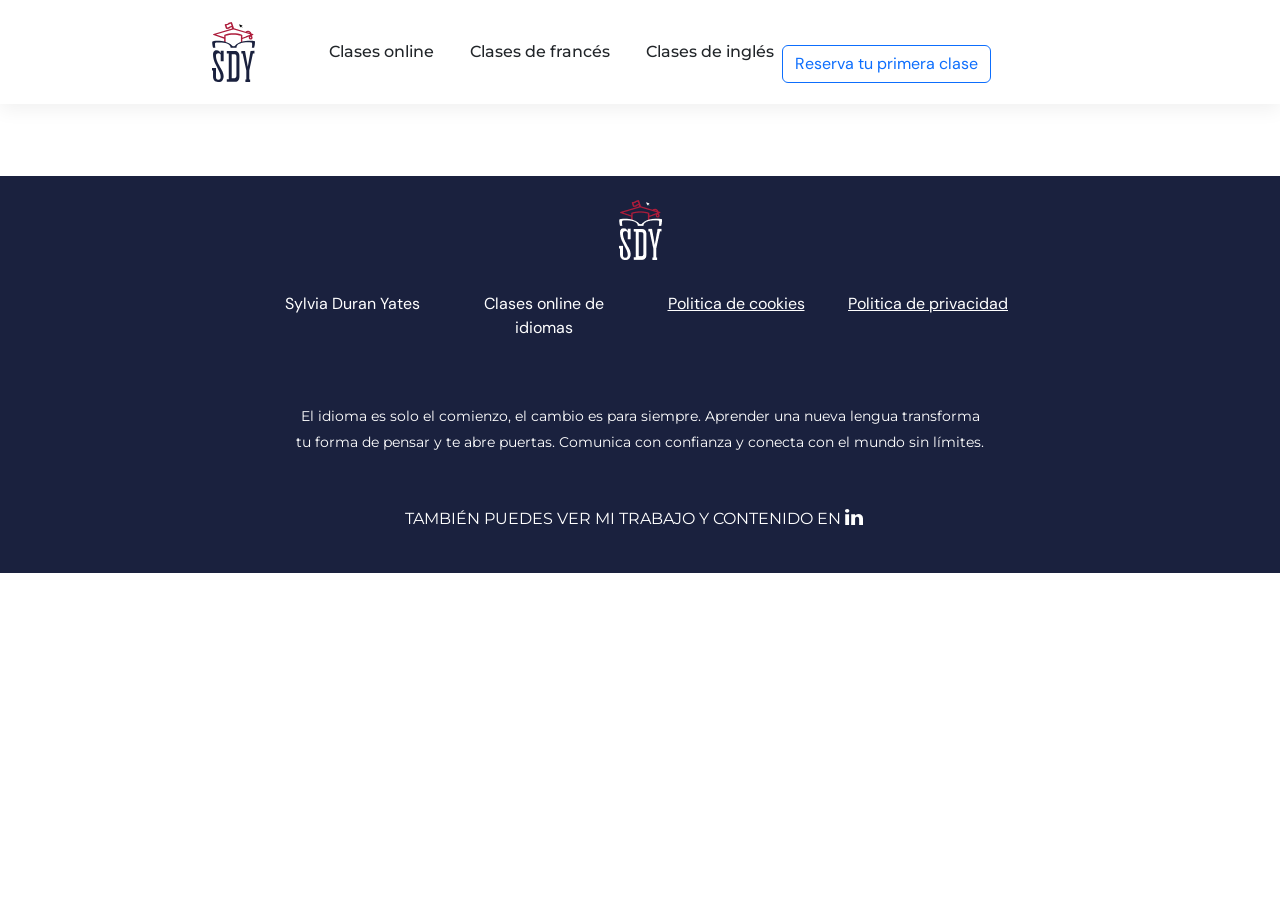
==== cookies.html @ 47b6d16e "fix: librerias de bootstrap" ====
<!doctype html>
<html lang="es">
  <head>
    <meta charset="utf-8">
  <meta name="viewport" content="width=device-width, initial-scale=1">
  <title>La clase de Sylvia</title>
  <!-- <link rel="icon" href="assets/images/favicon.ico" type="image/x-icon"> -->
  <!-- <link rel="shortcut icon" href="assets/images/favicon.ico" type="image/x-icon"> -->
  <!-- <link rel="apple-touch-icon" href="assets/images/apple-touch-icon.png"> -->
  <link rel="icon" href="assets/images/favicon.svg" type="image/svg+xml">

  <!-- Google Fonts: DM Sans (texto) y Montserrat (títulos) -->
  <link rel="preconnect" href="https://fonts.googleapis.com">
  <link rel="preconnect" href="https://fonts.gstatic.com" crossorigin>
  <link href="https://fonts.googleapis.com/css2?family=DM+Sans:wght@400;500;700&family=Montserrat:wght@400;600;700&display=swap" rel="stylesheet">

  <!-- Bootstrap CSS (CDN) -->
  <link href="https://cdn.jsdelivr.net/npm/bootstrap@5.3.2/dist/css/bootstrap.min.css" rel="stylesheet">

  <!-- Estilos locales -->
  <link rel="stylesheet" href="assets/css/styles.css">
  <link rel="stylesheet" href="assets/css/swiper-bundle-min.css">
  <!-- Animaciones-->
  <link rel="stylesheet" href="https://cdnjs.cloudflare.com/ajax/libs/animate.css/4.1.1/animate.min.css"/>
  <script src="https://unpkg.com/aos@2.3.1/dist/aos.js"></script>
  <script src="assets/js/select-content.js"></script>

  </head>
  <body>
    <script>AOS.init();</script>
    <header class="mb-4">
      <nav class="navbar navbar-expand-lg navbar-light navbar-custom site-navbar">
        <!-- Brand / Logo (siempre visible) -->
          <a class="navbar-brand d-flex align-items-center" href="index.html">
          <img src="assets/images/logo.svg" alt="Logo" class="nav-logo">
        </a>

        <!-- Toggler -->
        <button class="navbar-toggler"
                type="button"
                data-bs-toggle="offcanvas"
                data-bs-target="#mainNav"
                aria-controls="mainNav"
                aria-label="Toggle navigation">

          <span class="navbar-toggler-icon"></span>
        </button>

        <!-- Contenido colapsable -->
          <div class="offcanvas offcanvas-end" 
              tabindex="-1" 
              id="mainNav" 
              aria-labelledby="mainNavLabel">

            <div class="offcanvas-header">
              <h5 class="offcanvas-title" id="mainNavLabel">Menú</h5>

              <button type="button"
                      class="btn-close"
                      data-bs-dismiss="offcanvas"
                      aria-label="Close">
              </button>
            </div>

            <div class="offcanvas-body">

              <ul class="navbar-nav">
                <li class="nav-item">
                  <a class="nav-link" href="#clases-online">Clases online</a>
                </li>

                <li class="nav-item">
                  <a class="nav-link" href="#clases-frances">Clases de francés</a>
                </li>

                <li class="nav-item">
                  <a class="nav-link" href="#clases-ingles">Clases de inglés</a>
                </li>
              </ul>

              <div class="mt-4">
                <a class="btn btn-outline-primary w-100"
                  href="#contact-form">
                  Reserva tu primera clase
                </a>
              </div>

            </div>
          </div>
      </nav>
    </header>

    <main class="container">
    </main>
    <footer class="container" data-aos="fade-up">
      <div class="row">
        <div class="col-12 text-center"><img src="assets/images/lcds_logo.png"></div>
      </div>
      <div class="row footer-row">
        <div class="col-12 col-md-3">Sylvia Duran Yates</div>
        <div class="col-12 col-md-3">Clases online de idiomas</div>
        <div class="col-12 col-md-3"><a href="cookies.html">Politica de cookies</a></div>
        <div class="col-12 col-md-3"><a href="privacy.html">Politica de privacidad</a></div>
      </div>
      <div class="row" style="text-align: center;">
        <div class="col-12">
          <p class="footer-p">El idioma es solo el comienzo, el cambio es para siempre. Aprender una nueva lengua transforma tu forma de pensar y 
                               te abre puertas. Comunica con confianza y conecta con el mundo sin límites.</p></div>
      </div>
      <div class="row">
        <div class="col-12" style="text-align: center; margin-top: 2rem;">
          <p>TAMBIÉN PUEDES VER MI TRABAJO Y CONTENIDO EN <a href="#"><img src="assets/images/linkedin.svg" class="social-icon"></a> </p>
        </div>
      </div>
    </footer>

    <!-- Bootstrap Bundle (JS + Popper) -->
    <script src="https://cdn.jsdelivr.net/npm/bootstrap@5.3.2/dist/js/bootstrap.bundle.min.js"></script>

    <!-- JS local -->
    <script src="assets/js/main.js"></script>
    <script src="assets/js/swiper-bundle-min.js"></script>
    <script src="assets/js/script.js"></script>
    <script src="assets/js/select-content.js"></script>
</body>
---- assets/css/styles.css ----
/* styles.css - estilos base para la web */

:root{
  --bg: #ffffff;
  --fg: #212529;
  --font-ui: "DM Sans", system-ui, -apple-system, "Segoe UI", Roboto, "Helvetica Neue", Arial, sans-serif;
  --font-heading: "Montserrat", system-ui, -apple-system, "Segoe UI", Roboto, "Helvetica Neue", Arial, sans-serif;
}

html, body {
  height: 100%;
  width: 100%;
  max-width: 100vw;
  overflow-x: hidden;
  overflow-y: auto; /* permitir un único scroll vertical del documento */

}

body {
  margin: 0;
  font-family: var(--font-ui);
  background: var(--bg);
  color: var(--fg);
  -webkit-font-smoothing: antialiased;
  -moz-osx-font-smoothing: grayscale;
}

/* Tipografía para títulos */
h1, h2, h3, h4, h5, h6 {
  font-family: var(--font-heading);
  font-weight: 600;
  margin-top: 0;
}
h1{color: #1A213E;}
h2{
  font-weight: 700;
  font-size: 60px;
  letter-spacing: -2%;
  line-height: 112%;
  color: #1A213E;
  text-align: center;
}

h3{
  font-weight: 700;
  font-size: 32px;
  letter-spacing: 0%;
  line-height: 129%;
  color: #1A213E;
}

p{
  font-family: 'Montserrat', sans-serif;
  font-weight: 400;
  font-style: regular;
  font-size: 16px;
  line-height: 185%;
  letter-spacing: 0% ;
}

.container {
  padding-left: 0rem;
  padding-right: 0rem;
  padding-top: 1.5rem;
  padding-bottom: 1.5rem;
  max-width: 1500px;
}
main{width: 100%;}
/* Añade tus estilos personalizados abajo */

/* Navbar personalizado */
:root{
  --nav-gap: 1.25rem; /* espacio uniforme entre logo y items */
  --nav-shadow: 0 6px 18px rgba(0,0,0,0.06);
}

.navbar-custom{
  background: var(--bg);
  box-shadow: var(--nav-shadow);
}

/* Adaptaciones para el navbar usando la estructura de Bootstrap */
.navbar-custom{
  background: var(--bg);
  box-shadow: var(--nav-shadow);
}

/* Logo dentro de .navbar-brand */
.navbar-custom .navbar-brand .logo{
  height: 40px;
  width: auto;
  display: block;
}

/* Espaciado uniforme entre elementos del nav (funciona tanto en fila como columna) */
.navbar-custom .navbar-nav{
  gap: var(--nav-gap);
  align-items: center;
}

/* Asegurar que los links no tengan padding excesivo y se vean bien */
.navbar-custom .nav-link{
  color: inherit;
  font-weight: 500;
}

.navbar-custom .nav-right{
  display: flex;
  align-items: center;
}

.navbar-custom .nav-right .btn{
  white-space: nowrap;
}

#hero-features-block h3{font-size: 25px !important;}
#hero-features-block div{border-right: 1px solid #ccc; text-align: center;}
#hero-features-block > div:last-child {border-right: none;}
#hero-data-block > div:last-child {border-right: none;}
#hero-data-block div{border-right: 1px solid #ccc;}

.photo-container{
  /* cuadro decorativo detrás de la foto */
  width: 460px;
  height: 760px;
  min-height: 760px;
  background: #1A213E;
  position: absolute; /* anclado al contenedor padre */
  right: 0; /* pegado a la derecha del contenedor */
  top: 0;
  z-index: 1; /* por detrás de la imagen (imagen tendrá z-index superior) */
  border-radius: 20px;
  border: 3px solid transparent;
  transform: translate(30px, -30px); /* ligero desplazamiento para quedar visible detrás */
}

span{
  font-family: "DM Sans", sans-serif;
  font-weight: 400 ;
  font-size: 17px ;
  line-height: 100% ;
  letter-spacing: 0% ;
}

.contact-btn::after{
    content: '🡥';
    font-weight: 600;
    font-size: 16px;
    line-height: 16px;
    letter-spacing: 0%;
    border: #0066FF solid 1px;
    background-color: #0066FF;
    border-radius: 600px;
    height: 36px;
    width: 36px;
    display: inline-flex;
    color: #FFF;
    padding: 9px;
    padding-left: 11px;
    margin-left: 10px;
    transition: all 0.3s cubic-bezier(0.4, 0, 0.2, 1);
    opacity: 1;
    transform: scale(1);

}


.contact-btn{
    font-weight: 700;
    font-style: bold;
    line-height: 150%;
    letter-spacing: 0%;
    vertical-align: middle;
    padding: 4px 4px 4px 24px;
    gap: 16px;
    background-color: #FFF;
    border: 1px solid #8AB9FF;
    border-radius: 100px;

}

.discovery-box{
  background-color: #F8F9FA;
  /*padding: 48px 24px 48px 24px;*/
  gap: 10px;
  border-radius: 20px;
  margin-top: 3.5rem;
  margin-right: 20px;
  margin-left: 20px;
  padding-top: 20px;
  padding-left: 20px;
  padding-right: 20px;
  padding-bottom: 20px;
  min-height: 280px;
}

.discovery-box span{
  font-weight: 600;
  font-style: semi-bold;
  font-size: 19px;
  line-height: 120%;
  letter-spacing: 0%;
  color: #252432;
  display: block;
  margin-top: 1rem;
  max-height: 280px;  
}

.service-box-subtext{
  margin-top: 1rem;
  font-weight: 400;
  font-style: regular;
  font-size: 18px;
  line-height: 32px;
  letter-spacing: 0%;
  /*color: #8987A1;*/
  text-align: center;
  padding: 20px 190px;
  /*padding: 20px 270px;*/
}

.service-box{
  background-color: #1A213E;
  border-radius: 40px;
  padding: 80px 56px 80px 56px;
  gap: 64px;
  color: #FFF;
}

.service-box h2{
  color: #FFF;
  text-align: center;
  font-weight: 700;
  font-size: 48px;
  line-height: 109.00000000000001%;
  font-style: bold;
  font-family: 'Montserrat', sans-serif;
}

.service-box span{
  font-weight: 700;
  font-style: bold;
  font-size: 18px;
  line-height: 129%;
  letter-spacing: 0%;
  color: #FFF;
  font-family: 'Montserrat', sans-serif;
  margin-bottom: 1rem;
  margin-left: 1.5rem;

}

.service-img-container{
  margin-top: 1rem;
  margin-bottom: 1rem;
}

.service-img{
  border-radius: 20px;
  width: -moz-available;
  width: -webkit-fill-available;
}

.pre-title{
  font-weight: 400;
  font-style: regular;
  font-size: 18px;
  line-height: 100%;
  letter-spacing: 17.5%;
  text-transform: uppercase;
  color: #AD1C3B;
  margin-bottom: 2rem;
}

.certificate-important{
  font-family: 'Montserrat', sans-serif;
  font-weight: 700;
  font-style: bold;
  font-size: 14px;
  line-height: 185%;
  letter-spacing: 0%;
  color: #1E1E1E;
  opacity: 80%;  
}

.call-link::after{
  content: '🡥';
}

.call-link{
  font-family: 'Montserrat', sans-serif;
  font-weight: 400;
  font-style: regular;
  font-size: 14px;
  list-style: 185%;
  letter-spacing: 0%;
  color: #AD1C3B;
  text-decoration: none;
  margin-top: 2rem;
}

.photo-frame{
  width: 429px;
  height: 536px;
  min-height: 536px;
  background:#F8F9FA;
  position: relative;
  z-index: -1;
  transform: translate(-40px, -565px);
  border-radius: 20px;
  border:3px;
  /*margin-left: 12rem;*/
}
div#about-me{height: 630px;}
.about-me-img{
  border-top-left-radius: 120px; 
  border-bottom-left-radius: 40px; 
  border-top-right-radius: 40px; 
  border-bottom-right-radius: 40px;
}

li{
  font-family: 'Montserrat', sans-serif;
  font-weight: 400;
  font-style: regular;
  font-size: 16px;
  line-height: 185%;
  letter-spacing: 0%;
  color: 1E1E1E;
}

.price-box{
  background-color: white;
  border-radius: 5px;
  border: 1px solid #E0E0E0;
  box-shadow: 0px 4px 8px rgba(0, 0, 0, 0.1);
  padding: 10px;
  width: fit-content;
  margin-right: 50px;
}

.price-tag{
  font-family: 'Montserrat', sans-serif;
  font-weight: 700;
  font-style: bold;
  font-size: 27px;
  line-height: 53.2px;
  letter-spacing: 0%;
  color: #050B20;
}

.price-frecuncy{
  font-size: 16px;
}

.class-type-tag{
  font-family: 'Montserrat', sans-serif;
  font-weight: 500;
  font-style: medium;
  font-size: 15px;
  line-height: 21px;
  letter-spacing: 0%;
  width: 185px;
  color: #050B20
}
.additional-services-title{
  font-family: 'Montserrat', sans-serif;
  font-weight: 600;
  font-style: bold;
  font-size: 15px;
  line-height: 26px;
  letter-spacing: 0%;
  color: #1E1E1E;
}
.additional-services-item{
  list-style: none !important;
}
.card-avatar{
  width: 60px;
  height: 60px;
  border-radius: 30px;
  margin-right: 20px;
}

.card-article{
  width: 400px !important;
  border-radius: 16px;
}

/* Asegurar que las tarjetas de testimonios tengan altura visual consistente
   y truncar el párrafo a 6 líneas con puntos suspensivos. */
.card-article{
  min-height: 360px; /* asegura tarjetas de igual altura */
  display: flex;
  flex-direction: column;
}
.card-article .card-body{
  display: flex;
  flex-direction: column;
  justify-content: space-between;
  flex: 1 1 auto;
}
.card-article .card-body p{
  line-height: 1.5;
  margin: 0 0 1rem 0;
  display: -webkit-box;
  -webkit-box-orient: vertical;
  -webkit-line-clamp: 6; /* limita a 6 líneas en navegadores WebKit */
  overflow: hidden;
  max-height: calc(1.5em * 6);
}

.card-article span{
  display: block;
}

.swiper-slide{
  background-color: #EBF7FE;
  padding:30px;
  height: auto; /* permitir que la altura se ajuste al contenido */
}

.form-contact{
  background-image: url('../images/contact_background.jpg');
  height: 850px;
  background-repeat: no-repeat;
  background-position: right;
  background-size: cover;
}

.contact-form{
  position: relative;
  top: 40px;
  left: 211px;
  width: 591px;
  padding: 47px 56px 40px 56px;
  background-color: #FFF;
  border-radius: 20px;
}

/* Estética: etiquetas internas (arriba) que no solapan el placeholder */
.contact-form .field-group{
  position: relative;
  margin-bottom: 1.1rem;
}

.contact-form .inside-label{
  position: absolute;
  left: .5rem;
  top: 0.3rem; /* etiqueta en la parte superior interna */
  font-size: 13px;
  color: rgba(0,0,0,0.8); /* más transparente */
  pointer-events: none;
}

.contact-form .form-control{
  padding: 1.6rem .75rem 0.6rem; /* mayor padding-top para dejar sitio a la etiqueta */
  border-radius: 8px;
}

.contact-form .form-textarea{
  min-height: 110px; /* 3-4 líneas */
  padding-top: 1.6rem; /* igual que inputs */
}

/* placeholder más visible que la etiqueta interior */
.contact-form .form-control::placeholder,
.contact-form .form-textarea::placeholder{
  color: rgba(0,0,0,.3);
  font-size: 13px;

}

/* Separación extra entre campos para estética */
.contact-form input.form-control,
.contact-form textarea.form-textarea{
  margin-bottom: 0.65rem;
}

/* Botón igual que .contact-btn ya definido; aseguramos tamaño */
.contact-form .contact-btn{
  min-width: 120px;
}

#revision-cv{display:none;}
#presentaciones-ingles-frances{display:none;}
.description-img-mobile{display: none;}
.custom-img-item{
  transition: filter 0.25s ease-in-out, transform 0.25s ease-in-out;
  cursor: pointer;
  border-radius: 20px;
  filter: grayscale(100%); /* por defecto en blanco y negro */
  transform: scale(1);
}

/* Al hacer click se aplica la clase `active` y queda en color */
.custom-img-item.active{
  filter: none;
  transform: scale(1.02);
}

/* Eliminar comportamiento anterior basado en hover */
/* (antes: .custom-img-galery:hover .custom-img-item { filter: grayscale(100%); } ) */

.social-icon{
  margin-right: 12px;
  display: inline-block;
  vertical-align:text-top;
  height: 1em; /* escala con el tamaño de la fuente del párrafo */
  width: auto;
}

footer{
  background-color: #1A213E;
  max-width: 100% !important;
  color: #FFF;
}

footer a{
  color: #FFF;
}

/* Utilidades extra para reemplazar estilos inline */
.site-navbar{
  padding-top: 20px;
  padding-right: 200px;
  padding-bottom: 20px;
  padding-left: 212px;
  height: 104px;
}

.nav-logo{ margin-right: 50px; }

.mt-4rem{ margin-top: 4rem; }
.mt-5rem{ margin-top: 5rem; }
.mt-2rem{ margin-top: 2rem; }
.mt-075{ margin-top: .75rem; }

.pr-54{ padding-right: 54px; }
.pr-50{ padding-right: 50px; }
.pr-30{ padding-right: 30px; }
.pr-19pct{ padding-right: 19%; }
.pr-20pct{ padding-right: 20%; }
#first-impression-block{ max-width: 1500px;}
.hero-title{
  font-size: 60px;
  font-weight: 700;
  letter-spacing: -2%;
  line-height: 112.00000000000001%;
}
.hero-lead{ margin-top: 2rem; padding-right: 20%; }
.h3-spacing{ margin-top: 1rem; margin-bottom: 1rem; }

.sp-150{ height: 150px; }
.sp-100{ height: 100px; }

.section-title-32{
  font-weight: 700;
  font-style: bold;
  font-size: 32px;
  line-height: 100%;
  letter-spacing: 0%;
  font-family: 'Montserrat', sans-serif;
  color: #1e1e1e;
  display: block;
}
.sylvia-header-img{border-radius: 20px;}
.testimonials-section{ max-width: 1770px; margin-left: 14.5%; }

/* Evitar scroll interno del swiper en navegadores (Firefox mostraba doble scrollbar) */
.card-container.swiper,
.card-container .card-content,
.card-container .swiper-wrapper {
  overflow: visible !important;
}

/* Forzar altura automática para evitar scroll interno creado por estilos inline de Swiper */
.card-container,
.card-container .card-content,
.card-container .swiper-wrapper,
.card-container .swiper-slide {
  height: auto !important;
  max-height: none !important;
}

/* Si por alguna razón Swiper aplica overflow:auto a su wrapper en modo CSS, ocultamos su scrollbar en FF */
.card-container .swiper-wrapper {
  scrollbar-width: none; /* Firefox */
}
.card-container .swiper-wrapper::-webkit-scrollbar { display: none; }

/* Ajustes del banner hero: eliminar gutters/padding extra para acercar la columna derecha */
#hero-wrapper {
  width: 100%;
}
/* Alineamos la columna derecha al borde: eliminamos padding y empujamos su contenido a la derecha */
#hero-wrapper > .col-12, #hero-wrapper > .col-md-6 {
  padding-left: 0 !important;
  padding-right: 0 !important;
}

/* Forzar que la columna derecha ocupe su espacio hasta el borde y que su contenido se alinee a la derecha.
   Además la usamos como contenedor relativo para posicionar .photo-container absolutamente. */
#hero-wrapper .col-md-6:last-child{
  position: relative;
  padding-right: 0 !important;
  display: flex;
  justify-content: flex-end;
  align-items: flex-start;
}

/* Aseguramos que la imagen dentro se pegue a la derecha del contenedor y esté por encima del cuadro */
.sylvia-header-img{
  display: block;
  margin-left: auto;
  margin-right: 0;
  position: relative;
  z-index: 2;
  border-radius: 20px;
}

.price-row{ margin-left: 25%; margin-top: -150px; height: 100px; margin-bottom: 5rem;}

.footer-row{ text-align: center; width: 60%; margin-left: 20%; margin-top: 2rem; margin-bottom: 2rem; }
.footer-p{ padding-right: 23%; padding-left: 23%; margin-top: 2rem; font-size: 14px; font-weight: 400; }

.contact-form-title{ display:block; font-weight:700; font-size:32px; line-height:40px; color:#050B20; margin-bottom:1rem; }
.swiper-hidden{ display: none !important; }

/* =======================
   Media queries - Inicio
   Añade y ajusta reglas para la versión mobile.
   ======================= */

@media (max-width: 768px) {
  html, body { overflow-x: hidden; }
  *, *::before, *::after { box-sizing: border-box; }
  .container, .form-contact, #hero-wrapper { max-width: 100%; overflow-x: hidden; padding-left: 0; padding-right: 0; }
  h2{font-size: 35px; padding-right: 10px; padding-left: 10px;}
  h3{padding-left: 10px;}
  .navbar-custom{padding-left: 10px;padding-right: 10px;}
  .site-navbar { padding-left: 12px !important; padding-right: 12px !important; }
  p{padding-left: 2.1rem; padding-right: 10px;}
  .navbar-toggler{border: none;}
  .sp-150, .sp-100{display: none;}
  #hero-wrapper{margin-top: 0px; overflow: visible; /*margin-left: 10px;*/}
  #hero-wrapper .col-md-6:last-child{justify-content: center;}
  .hero-title{font-size: 36px; padding-right: 0; margin-left: 20px; margin-top: 3rem;}
  .hero-lead{padding-right: 0;}
  .hero-lead p{margin-left: 10;}
  #hero-features-block span{margin-left: 2.1rem}
  .contact-btn{font-size: 14px;}
  .sylvia-header-img{width: 300px; margin-top: 1rem; margin-left: -5px !important;}
  .photo-container{
    width: min(46vw, 320px);
    min-height: 470px;
    height: auto;
    position: absolute;
    right: 0;
    top: -9px;
    transform: translate(10px, 10px) !important;
    z-index: 1;
    border-radius: 20px;
    overflow: visible;
  }
  .service-box-subtext{padding: 0px; margin-right: 20px; margin-left: 20px}
  .container .service-box{padding-left:0px; padding-right:0px; text-align: center;}
  .container .service-box p{padding: 0px; font-size: 16px;line-height: 172%; text-align: start; margin-left: 40px; margin-right: 40px; margin-top: 1.5rem;}
  .service-box span{margin-bottom: 1.5rem; margin-left: 2.1rem; font-size: 22px !important;}
  .service-box-subtitle{text-align: start;font-size: 23px; margin-left: 35px;}
  .service-box-subtitle span{font-size: 23px; margin-left: 35px;}
  .service-box h2{font-size: 42px;}
  .service-box-subtitle{margin-top: 2rem; display: block;}  
  .service-box-item{margin-top: 2rem;}
  .clases-img-block{margin-top: 2rem; margin-left: 6px !important;}
  #preparar-entrevistas, #revision-cv, #presentaciones-ingles-frances{display: none;}
  img, .sylvia-header-img, .clases-img-block, .custom-img-item {
  max-width: 100%;
  height: auto;
  margin-left: 10px;
  }
  .photo-container, .photo-frame {
    right: 7;
    left: auto;
    transform: translate(0, 0) !important;
    width: min(70vw, 320px); /* escala según pantalla */
    max-width: 76vw;
  }
  #discovery-section{overflow: visible;}
  .discovery-box{min-height:fit-content; padding-top: 2rem;}
  .discovery-box span{font-size: 26px; margin-left: 10px;}
  .discovery-box p{
    padding-left: 0px !important;
    padding-top: 1rem;
    margin-left: 10px;

  }
  .custom-img-item{padding-right: 10px; padding-left: 10px;}
  .description-img-mobile{display: block; margin-bottom: 1rem; margin-left: 0px; margin-right: 20px;}
  .certificate-important{margin-left: 2.1rem;}
  .title-img-mobile{
    font-weight: 700;
    font-style: bold;
    font-size: 20px;
    line-height: 100%;
    letter-spacing: 0%;
    color: #1E1E1E;
    display: block;
    margin-top: 1rem;
    margin-bottom: 1rem;
    margin-left: 2.1rem;
    margin-top: 2rem;
    margin-right: 10px;
  }
  .custom-img-item{ filter: none; margin-left: 20px !important; width: 90%;}
  .service-img-container{
    height: 180px;
    width: 100%;
    margin-left: -10px !important;
  }
  .service-img{
    width: 80%;
    height: 100%;
    object-fit: cover;
    object-position: 50% 30%;    
  }
  .h3-spacing{ font-size: 22px; margin-left: 2.1rem; padding-left: 0px;}
  .clases-particulares p{padding: 0px 10px 0px 10px}
  .clases-particulares h3{margin-left: 10px;}
  div#about-me{height:fit-content; overflow: hidden;}
  #about-me{padding-left: 2px; padding-right: 2px; overflow: visible; height: auto;}
  #about-me h2{font-size: 32px; margin-top: 1rem; margin-left: 2.1rem; padding-left: 0px;}
  /* #about-me p{margin-left: 10px;} */
  .about-me-img{
    max-width: 90%;  
    margin-left: 1.1rem;
  }
  .about-me-img img{
    width: 300px; 
    height: auto; 
    border-top-left-radius: 120px; 
    border-bottom-left-radius: 40px; 
    border-top-right-radius: 40px; 
    border-bottom-right-radius: 40px;
    
  }
  .photo-frame {transform: translate(6px, -373px) !important; height: 300px;min-height: 0px;}
  .price-row{
    height: fit-content;
    margin-top: 1rem;
    margin-left: 0;
    margin-right: 0;
    width: 100%;
    padding: 0 10px; /* espacio lateral para que no toque el borde */
    display: grid;
    grid-template-columns: repeat(2, minmax(0, 1fr));
    gap: 0.75rem;
    align-items: start;
    box-sizing: border-box;
  }
  .price-box{
    width: 100%;
    margin-right: 0;
    box-sizing: border-box;
    padding: 10px;
  }
  .additional-services-item{font-size: 13px; margin-left: 2.1rem;}
  #conditions-block{font: 1em sans-serif; margin-top: 1rem;}
  #conditions-block p{font-size: 13px;}

  .form-contact {
    display: flex;
    justify-content: center;
    padding: 1rem;
  }
  .contact-btn{margin-left: 20px;}
  #hero-features-block div{border: none; text-align: start; margin-left: 20px;}
  .testimonials-section{margin-left: 0;}
  .form-check-label{font-size: 13px;}
  .contact-form {
    position: inherit;
    width: 100%;
    max-width: 520px;
    margin: 0 auto;
    padding-right: 20px;
    padding-left: 20px;
  }

  .contact-form .row {
    display: block;
  }

  .contact-form .row > .col,
  .contact-form .col {
    width: 100% !important;
    max-width: 100% !important;
    flex: none !important;
    padding-left: 0 !important;
    padding-right: 0 !important;
  }

  .contact-form .field-group {
    margin-bottom: 1rem;
  }

  .contact-form .form-control,
  .contact-form textarea{  
    width: 100% !important;
    box-sizing: border-box;
  }
  .footer-p{display: none;}
  /* .contact-form .btn {} */

  /*MENU*/
  .offcanvas {
  width: 320px;
  background-color: white;
}

.offcanvas-body .nav-link {
  font-size: 1.2rem;
  padding: 1rem 0;
}
}

@media (max-width: 480px) {
  /* Ajustes para pantallas pequeñas
  h2 { font-size: 28px; }
  h3 { font-size: 20px; }
  p  { font-size: 14px; line-height: 1.5; }
  .container { padding: 0.75rem; }

  .navbar-custom .navbar-nav { gap: 0.5rem; }
  .contact-form { padding: 16px; }
  .contact-form .form-control, .contact-form .form-textarea { padding: 1rem; }

  /* Ocultar decoraciones que consumen espacio en pantallas muy pequeñas */
  /* .photo-container, .photo-frame, .contact-btn::after { display: none; } */

  /* .service-box { padding: 24px; }
  .discovery-box { padding: 18px; } */
}

/* =======================
   Media queries - Fin
   Ajusta estos valores según necesites mientras desarrollas la versión mobile.
   ======================= */
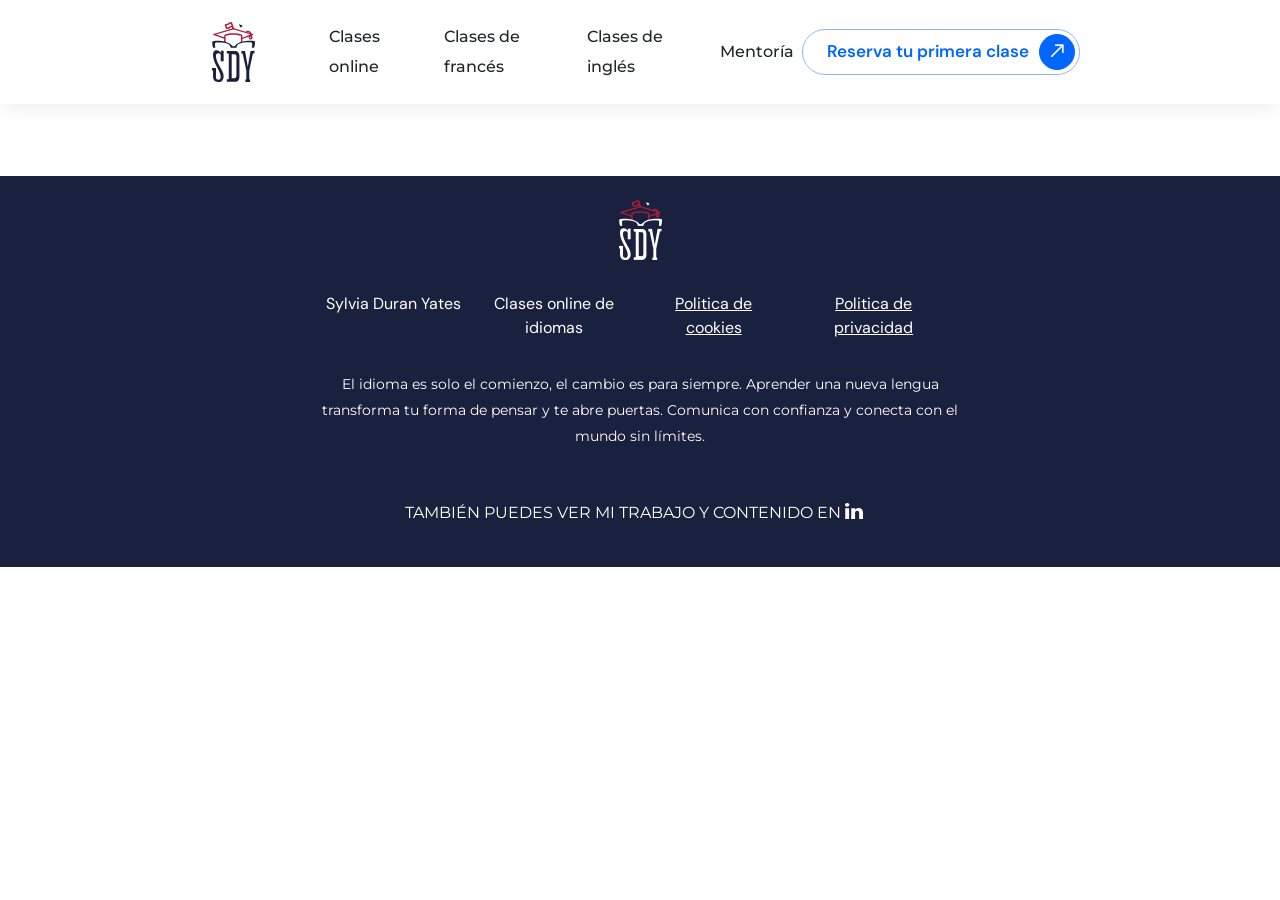
==== commit b0f54b13: "fix: Errores de implementacion del diseño" ====
--- a/cookies.html
+++ b/cookies.html
@@ -76,14 +76,15 @@
                 <li class="nav-item">
                   <a class="nav-link" href="#clases-ingles">Clases de inglés</a>
                 </li>
+                <li class="nav-item">
+                  <a class="nav-link" href="#mentoria">Mentoría</a>
+                </li>
               </ul>
 
-              <div class="mt-4">
-                <a class="btn btn-outline-primary w-100"
-                  href="#contact-form">
-                  Reserva tu primera clase
-                </a>
-              </div>
+            <div class="ms-auto nav-right">
+              <!-- <a class="btn btn-outline-primary contact-btn" href="#contact-form">Reserva tu primera clase</a> -->
+               <a class="btn btn-outline-primary contact-btn"><span>Reserva tu primera clase</span></a> <!-- Boton de llamada-->
+            </div>
 
             </div>
           </div>
@@ -109,7 +110,7 @@
       </div>
       <div class="row">
         <div class="col-12" style="text-align: center; margin-top: 2rem;">
-          <p>TAMBIÉN PUEDES VER MI TRABAJO Y CONTENIDO EN <a href="#"><img src="assets/images/linkedin.svg" class="social-icon"></a> </p>
+          <p>TAMBIÉN PUEDES VER MI TRABAJO Y CONTENIDO EN <a href="https://www.linkedin.com/in/sylvia-duran-yates-b2517213b/?locale=es"><img src="assets/images/linkedin.svg" class="social-icon"></a> </p>
         </div>
       </div>
     </footer>
--- a/assets/css/styles.css
+++ b/assets/css/styles.css
@@ -114,11 +114,12 @@
 }
 
 #hero-features-block h3{font-size: 25px !important;}
-#hero-features-block div{border-right: 1px solid #ccc; text-align: center;}
+#hero-features-block div{border-right: 1px solid #ccc; text-align: left; /*padding-left: 2rem;*/}
 #hero-features-block > div:last-child {border-right: none;}
 #hero-data-block > div:last-child {border-right: none;}
 #hero-data-block div{border-right: 1px solid #ccc;}
-
+#hero-title-block{margin-top: 5rem;}
+#hero-feature-center-box{padding-left: 3.5rem;}
 .photo-container{
   /* cuadro decorativo detrás de la foto */
   width: 460px;
@@ -140,6 +141,18 @@
   font-size: 17px ;
   line-height: 100% ;
   letter-spacing: 0% ;
+}
+
+/*content: '🡥';*/
+
+/* .contact-btn::before {
+    position: absolute;
+    inset: 0;
+    background: #0066ff;
+    transform: scaleX(0);
+    transform-origin: left;
+    transition: transform 0.4s ease;
+    z-index: 0;
 }
 
 .contact-btn::after{
@@ -159,9 +172,8 @@
     padding-left: 11px;
     margin-left: 10px;
     transition: all 0.3s cubic-bezier(0.4, 0, 0.2, 1);
+    transform: scale(1);
     opacity: 1;
-    transform: scale(1);
-
 }
 
 
@@ -177,7 +189,84 @@
     border: 1px solid #8AB9FF;
     border-radius: 100px;
 
-}
+} */
+.contact-btn{
+    position: relative;
+    overflow: hidden;
+    font-weight: 600;
+    line-height: 16px;
+    letter-spacing: 0%;
+    vertical-align: middle;
+    padding: 4px 4px 4px 24px;
+    background-color: #FFF;
+    border: 1px solid #8AB9FF;
+    border-radius: 600px;
+    color: #0066FF;
+    transition: color 0.4s ease;
+    text-decoration: none;
+}
+
+/* Capa azul animada */
+.contact-btn::before{
+    content: '';
+    position: absolute;
+    inset: 0;
+    background-color: #0066FF;
+    border: #0066FF solid 1px;
+    border-radius: 600px;
+    transform: scaleX(0);
+    transform-origin: left center;
+    transition: transform 0.5s cubic-bezier(0.4, 0, 0.2, 1);
+    z-index: 0;
+}
+
+/* Flecha */
+.contact-btn::after{
+    content: '🡥';
+    position: relative;
+    z-index: 2;
+    font-size: 16px;
+    font-weight: 600;
+    line-height: 16px;
+    letter-spacing: 0%;
+    border: #0066FF solid 1px;
+    background-color: #0066FF;
+    border-radius: 600px;
+    height: 36px;
+    width: 36px;
+    display: inline-flex;
+    align-items: center;
+    justify-content: center;
+    color: #FFF;
+    margin-left: 10px;
+    transition: all 0.3s cubic-bezier(0.4, 0, 0.2, 1);
+}
+
+/* Hover */
+.contact-btn:hover{
+  color: #FFF;
+  border-color: #0066FF;
+  border-radius: 600px;
+  border: #0066FF solid 1px;
+}
+
+.contact-btn:hover::before{transform: scaleX(1);}
+.contact-btn span{
+  position: relative;
+  z-index: 2; 
+  text-decoration: none;
+  font-weight: 600;
+  line-height: 16px;
+  letter-spacing: 0%;
+}
+
+.contact-btn:hover::after{
+    background-color: #FFF;
+    color: #0066FF;
+    border-radius: 100px;
+    transform: translate(2px, -2px);
+}
+
 
 .discovery-box{
   background-color: #F8F9FA;
@@ -246,10 +335,18 @@
   color: #FFF;
   font-family: 'Montserrat', sans-serif;
   margin-bottom: 1rem;
-  margin-left: 1.5rem;
-
-}
-
+  /*margin-left: 1.5rem;*/
+
+}
+#clases-frances-img{
+  margin-left: 9rem;
+  width: 600px;
+}
+
+#clases-migrar-img{
+  margin-left: 9rem;
+  width: 600px;
+}
 .service-img-container{
   margin-top: 1rem;
   margin-bottom: 1rem;
@@ -257,8 +354,10 @@
 
 .service-img{
   border-radius: 20px;
-  width: -moz-available;
-  width: -webkit-fill-available;
+  width: 95%;
+  /* width: -moz-available; */
+  /* width: -webkit-fill-available; */
+
 }
 
 .pre-title{
@@ -337,6 +436,7 @@
   padding: 10px;
   width: fit-content;
   margin-right: 50px;
+  padding-left: 20px;
 }
 
 .price-tag{
@@ -361,7 +461,8 @@
   line-height: 21px;
   letter-spacing: 0%;
   width: 185px;
-  color: #050B20
+  color: #050B20;
+  padding-left: 0px;
 }
 .additional-services-title{
   font-family: 'Montserrat', sans-serif;
@@ -481,7 +582,9 @@
 .contact-form .contact-btn{
   min-width: 120px;
 }
-
+#revision-cv, #presentaciones-ingles-frances, #preparar-entrevistas{
+  min-height: 185px;
+}
 #revision-cv{display:none;}
 #presentaciones-ingles-frances{display:none;}
 .description-img-mobile{display: none;}
@@ -498,7 +601,7 @@
   filter: none;
   transform: scale(1.02);
 }
-
+.custom-img-mobile-item{display: none;}
 /* Eliminar comportamiento anterior basado en hover */
 /* (antes: .custom-img-galery:hover .custom-img-item { filter: grayscale(100%); } ) */
 
@@ -621,11 +724,73 @@
 
 .price-row{ margin-left: 25%; margin-top: -150px; height: 100px; margin-bottom: 5rem;}
 
-.footer-row{ text-align: center; width: 60%; margin-left: 20%; margin-top: 2rem; margin-bottom: 2rem; }
-.footer-p{ padding-right: 23%; padding-left: 23%; margin-top: 2rem; font-size: 14px; font-weight: 400; }
+.footer-row{ text-align: center; width: 50%; margin-left: 24.5%; margin-top: 2rem; margin-bottom: 2rem; }
+.footer-p{ padding-right: 24%; padding-left: 24%; /*margin-top: 2rem;*/ font-size: 14px; font-weight: 400; }
 
 .contact-form-title{ display:block; font-weight:700; font-size:32px; line-height:40px; color:#050B20; margin-bottom:1rem; }
 .swiper-hidden{ display: none !important; }
+
+
+/* BANNER DE LAS COOKIES*/
+.cookie-banner {
+  position: fixed;
+  bottom: 0;
+  left: 0;
+  width: 100%;
+  background-color: #F3F3F3;
+  color: #1A213E;
+  padding: 15px 0;
+  font-family: Arial, sans-serif;
+  box-shadow: 0 -2px 10px rgba(0,0,0,0.2);
+  z-index: 9999; /* Asegura que esté por encima de todo */
+  display: none; /* Se oculta por defecto hasta que JS decida mostrarlo */
+}
+
+.cookie-content {
+  max-width: 1100px;
+  margin: 0 auto;
+  display: flex;
+  justify-content: space-between;
+  align-items: center;
+  padding: 0 20px;
+}
+
+.cookie-content a {
+  color: #1A213E;
+  text-decoration: underline;
+}
+
+.cookie-buttons {
+  display: flex;
+  gap: 10px;
+}
+
+.btn-aceptar {
+  background-color: #1A213E;
+  color: white;
+  border: none;
+  padding: 4px 16px 4px 16px;
+  border: 1px solid #1A213E;
+  /*border-radius: 5px;*/
+  border-radius: 100px;
+  cursor: pointer;
+}
+
+.btn-aceptar:hover { background-color: #45a049; }
+
+.btn-rechazar {
+  background-color: #1A213E;
+  color: white;
+  border: none;
+  padding: 10px 20px;
+  /*border-radius: 5px;*/
+  border-radius: 100px;
+  cursor: pointer;
+}
+
+.btn-rechazar:hover { background-color: #da190b; }
+
+/*FINAL DLE BANNER DE LAS COOKIES*/
 
 /* =======================
    Media queries - Inicio
@@ -633,23 +798,28 @@
    ======================= */
 
 @media (max-width: 768px) {
+  @import url('https://fonts.googleapis.com/css2?family=Noto+Sans+Symbols+2&display=swap');
   html, body { overflow-x: hidden; }
   *, *::before, *::after { box-sizing: border-box; }
   .container, .form-contact, #hero-wrapper { max-width: 100%; overflow-x: hidden; padding-left: 0; padding-right: 0; }
   h2{font-size: 35px; padding-right: 10px; padding-left: 10px;}
   h3{padding-left: 10px;}
   .navbar-custom{padding-left: 10px;padding-right: 10px;}
-  .site-navbar { padding-left: 12px !important; padding-right: 12px !important; }
-  p{padding-left: 2.1rem; padding-right: 10px;}
+  .site-navbar { /*padding-left: 12px !important;*/ padding-right: 12px !important; }
+  p{padding-left: 2.1rem; padding-right: 2.1rem;}
   .navbar-toggler{border: none;}
+  .nav-logo{margin-left: 1.7rem;}
   .sp-150, .sp-100{display: none;}
   #hero-wrapper{margin-top: 0px; overflow: visible; /*margin-left: 10px;*/}
   #hero-wrapper .col-md-6:last-child{justify-content: center;}
-  .hero-title{font-size: 36px; padding-right: 0; margin-left: 20px; margin-top: 3rem;}
+  .hero-title{font-size: 42px; padding-right: 0; margin-left: 2.1rem; margin-top: 3rem;}
+  #hero-title-block{margin-top: 0px;}
   .hero-lead{padding-right: 0;}
   .hero-lead p{margin-left: 10;}
-  #hero-features-block span{margin-left: 2.1rem}
+  #hero-features-block span{margin-left: 2.1rem}  
+  #hero-feature-center-box{padding-left:0px;}
   .contact-btn{font-size: 14px;}
+  .contact-btn::after {content: '↗';}
   .sylvia-header-img{width: 300px; margin-top: 1rem; margin-left: -5px !important;}
   .photo-container{
     width: min(46vw, 320px);
@@ -672,10 +842,10 @@
   .service-box h2{font-size: 42px;}
   .service-box-subtitle{margin-top: 2rem; display: block;}  
   .service-box-item{margin-top: 2rem;}
-  .clases-img-block{margin-top: 2rem; margin-left: 6px !important;}
+  .clases-img-block{margin-top: 2rem; margin-left: 6px !important; max-width: 95%;}
   #preparar-entrevistas, #revision-cv, #presentaciones-ingles-frances{display: none;}
   img, .sylvia-header-img, .clases-img-block, .custom-img-item {
-  max-width: 100%;
+  /*max-width: 100%;*/
   height: auto;
   margin-left: 10px;
   }
@@ -686,7 +856,10 @@
     width: min(70vw, 320px); /* escala según pantalla */
     max-width: 76vw;
   }
+  #discovery-block{margin-top: 4rem;}
+  #discovery-block h2{padding-left: 2.1rem;}
   #discovery-section{overflow: visible;}
+  #discovery-box-wrapper{margin-top: 0px;}
   .discovery-box{min-height:fit-content; padding-top: 2rem;}
   .discovery-box span{font-size: 26px; margin-left: 10px;}
   .discovery-box p{
@@ -696,7 +869,18 @@
 
   }
   .custom-img-item{padding-right: 10px; padding-left: 10px;}
-  .description-img-mobile{display: block; margin-bottom: 1rem; margin-left: 0px; margin-right: 20px;}
+  .custom-img-item{display: none;}
+  .custom-img-mobile-item{
+    display: block;
+    padding-right: 10px; 
+    padding-left: 10px;
+    height: auto;
+    margin-left: 10px;
+    width: 90%;
+    margin-left: 20px;
+    border-radius: 20px;
+  }
+  .description-img-mobile{display: block; margin-bottom: 1rem; margin-left: 0px; /*margin-right: 20px;*/}
   .certificate-important{margin-left: 2.1rem;}
   .title-img-mobile{
     font-weight: 700;
@@ -709,10 +893,13 @@
     margin-top: 1rem;
     margin-bottom: 1rem;
     margin-left: 2.1rem;
-    margin-top: 2rem;
-    margin-right: 10px;
+    margin-top: 3rem;
+    margin-right: 2.1rem;
   }
   .custom-img-item{ filter: none; margin-left: 20px !important; width: 90%;}
+  #clases-frances ul{
+    margin-right: 2.1rem;
+  }
   .service-img-container{
     height: 180px;
     width: 100%;
@@ -724,12 +911,12 @@
     object-fit: cover;
     object-position: 50% 30%;    
   }
-  .h3-spacing{ font-size: 22px; margin-left: 2.1rem; padding-left: 0px;}
+  .h3-spacing{ font-size: 22px; margin-left: 2.1rem; padding-left: 0px; margin-right: 2.1rem;}
   .clases-particulares p{padding: 0px 10px 0px 10px}
   .clases-particulares h3{margin-left: 10px;}
   div#about-me{height:fit-content; overflow: hidden;}
   #about-me{padding-left: 2px; padding-right: 2px; overflow: visible; height: auto;}
-  #about-me h2{font-size: 32px; margin-top: 1rem; margin-left: 2.1rem; padding-left: 0px;}
+  #about-me h2{font-size: 32px; margin-top: 2rem; margin-left: 2.1rem; padding-left: 0px;}
   /* #about-me p{margin-left: 10px;} */
   .about-me-img{
     max-width: 90%;  
@@ -773,8 +960,8 @@
     justify-content: center;
     padding: 1rem;
   }
-  .contact-btn{margin-left: 20px;}
-  #hero-features-block div{border: none; text-align: start; margin-left: 20px;}
+  .contact-btn{margin-left: 3.1rem; margin-top: 2rem;}
+  #hero-features-block div{border: none; text-align: start; /*margin-left: 20px;*/ padding-left: 1rem;}
   .testimonials-section{margin-left: 0;}
   .form-check-label{font-size: 13px;}
   .contact-form {
@@ -821,6 +1008,33 @@
   font-size: 1.2rem;
   padding: 1rem 0;
 }
+
+.cookie-content {
+  flex-direction: column; /* Alinea el texto y los botones verticalmente */
+  text-align: center;      /* Centra los textos */
+  gap: 15px;               /* Añade separación interna entre los elementos */
+}
+
+.cookie-content p {
+  font-size: 14px;         /* Reduce ligeramente el tamaño del texto */
+  margin: 0;
+  line-height: 1.4;
+}
+
+.cookie-buttons {
+  width: 100%;             /* Hace que el contenedor de botones ocupe todo el ancho */
+  flex-direction: column;  /* Apila los botones uno encima del otro */
+  gap: 8px;
+}
+
+.btn-aceptar, 
+.btn-rechazar {
+  width: 100%;             /* Los botones ocupan el 100% del ancho disponible */
+  padding: 12px 0;         /* Incrementa el área táctil del botón */
+  font-size: 15px;         /* Texto ligeramente más grande para mayor legibilidad */
+}
+
+
 }
 
 @media (max-width: 480px) {
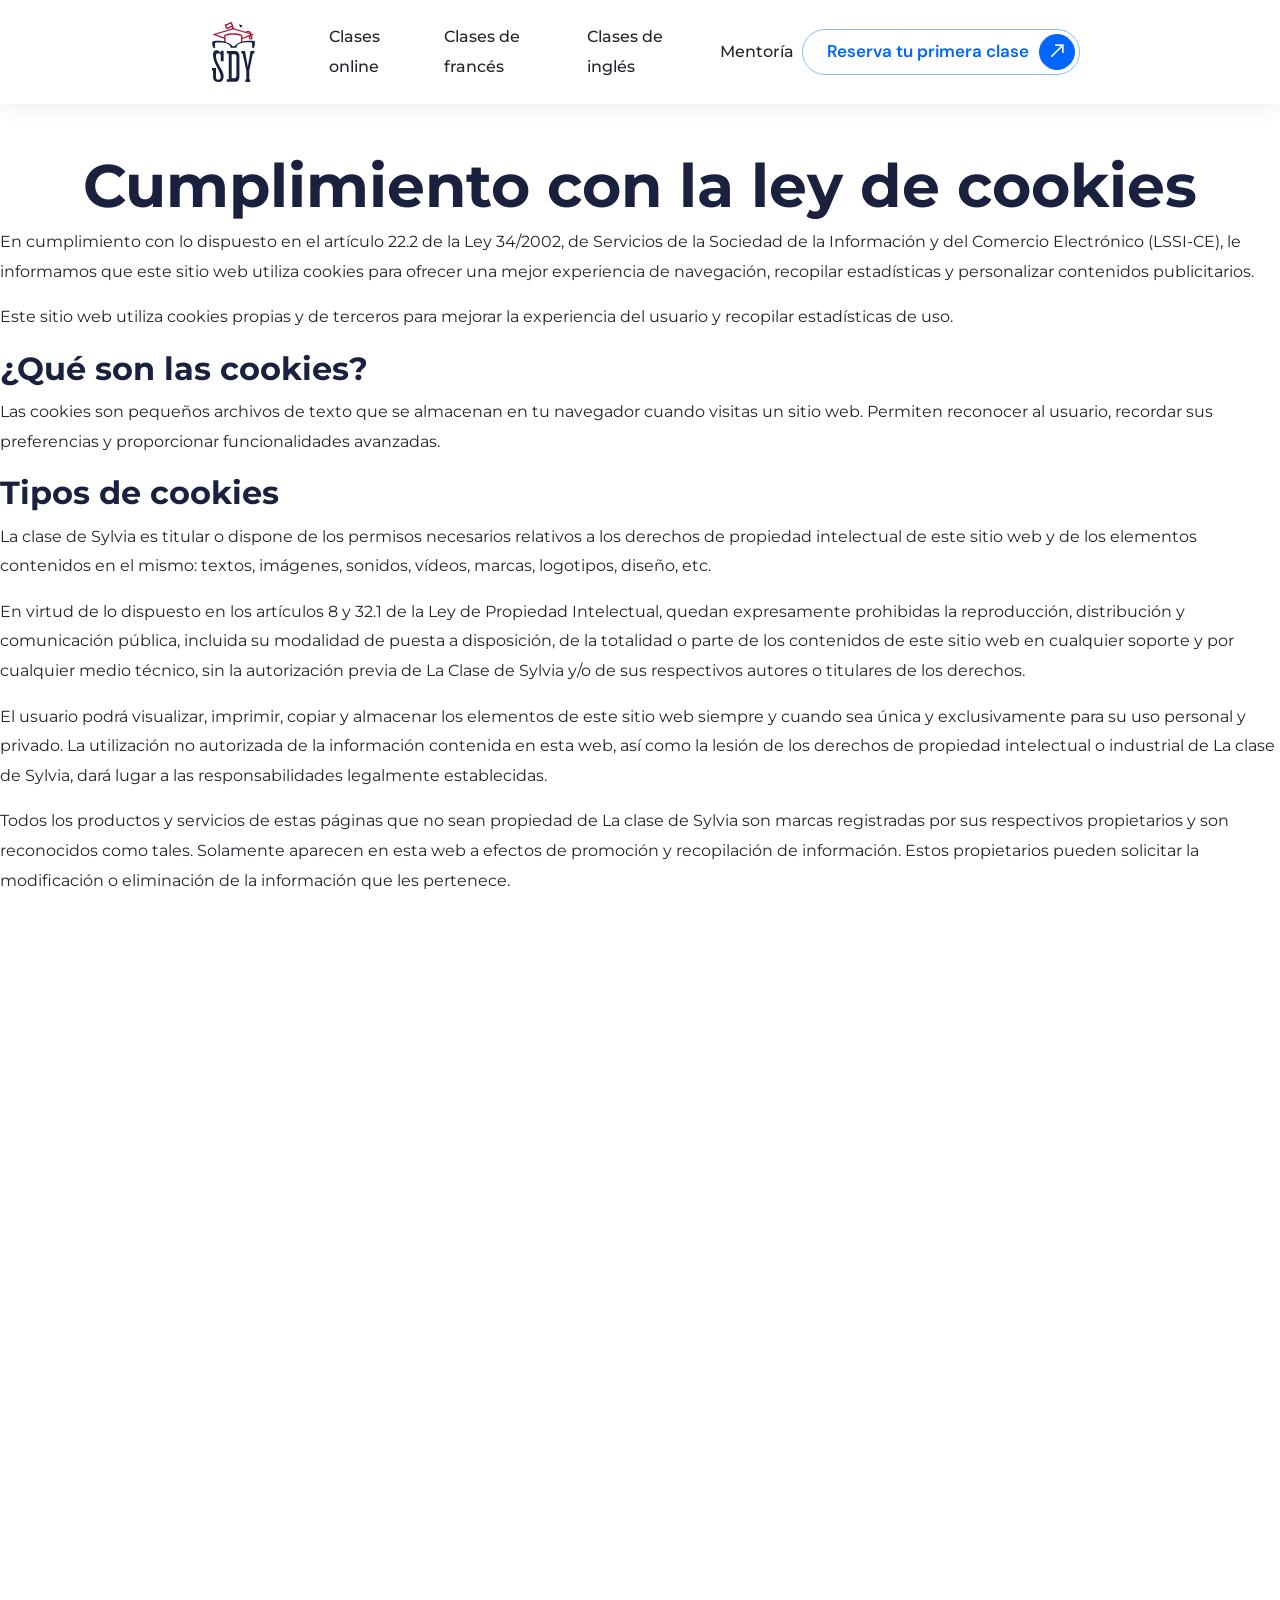
==== commit 81833496: "feat: añadidos los textos" ====
--- a/cookies.html
+++ b/cookies.html
@@ -92,6 +92,119 @@
     </header>
 
     <main class="container">
+      <h2>Cumplimiento con la ley de cookies</h2>
+      <p>En cumplimiento con lo dispuesto en el artículo 22.2 de la Ley 34/2002, de Servicios de
+      la Sociedad de la Información y del Comercio Electrónico (LSSI-CE), le informamos que
+      este sitio web utiliza cookies para ofrecer una mejor experiencia de navegación,
+      recopilar estadísticas y personalizar contenidos publicitarios.</p>
+
+      <p>Este sitio web utiliza cookies propias y de terceros para mejorar la experiencia del
+      usuario y recopilar estadísticas de uso.</p>
+
+      <h3>¿Qué son las cookies?</h3>
+      <p>Las cookies son pequeños archivos de texto que se almacenan en tu navegador
+      cuando visitas un sitio web. Permiten reconocer al usuario, recordar sus preferencias y
+      proporcionar funcionalidades avanzadas.</p>
+
+      <h3>Tipos de cookies</h3>
+      <p>La clase de Sylvia es titular o dispone de los permisos necesarios relativos a los
+      derechos de propiedad intelectual de este sitio web y de los elementos contenidos en el
+      mismo: textos, imágenes, sonidos, vídeos, marcas, logotipos, diseño, etc.</p>
+
+      <p>En virtud de lo dispuesto en los artículos 8 y 32.1 de la Ley de Propiedad Intelectual,
+      quedan expresamente prohibidas la reproducción, distribución y comunicación pública,
+      incluida su modalidad de puesta a disposición, de la totalidad o parte de los contenidos
+      de este sitio web en cualquier soporte y por cualquier medio técnico, sin la autorización
+      previa de La Clase de Sylvia y/o de sus respectivos autores o titulares de los derechos.</p>
+
+      <p>El usuario podrá visualizar, imprimir, copiar y almacenar los elementos de este sitio
+      web siempre y cuando sea única y exclusivamente para su uso personal y privado.
+      La utilización no autorizada de la información contenida en esta web, así como la lesión
+      de los derechos de propiedad intelectual o industrial de La clase de Sylvia, dará lugar a
+      las responsabilidades legalmente establecidas.</p>
+
+      <p>Todos los productos y servicios de estas páginas que no sean propiedad de La clase
+      de Sylvia son marcas registradas por sus respectivos propietarios y son reconocidos
+      como tales. Solamente aparecen en esta web a efectos de promoción y recopilación de
+      información. Estos propietarios pueden solicitar la modificación o eliminación de la
+      información que les pertenece.</p>
+
+      <h3>¿Qué tipos de cookies utiliza esta página web?</h3>
+      
+      <h4>Necesarias (Técnicas)</h4>
+      
+      <p>Las cookies necesarias activan las funciones básicas como la navegación en la página
+      y el acceso a áreas seguras de la página web. La página web no puede funcionar
+      adecuadamente sin estas cookies.</p>
+
+      <h4>Analíticas</h4>
+
+      <p>Las cookies estadísticas ayudan a comprender cómo interactúan los visitantes con las
+      páginas web reuniendo y proporcionando información de forma anónima.</p>
+
+      <h4>Marketing (Publicidad)</h4>
+      
+      <p>Las cookies de marketing se utilizan para rastrear a los visitantes en las páginas web.
+      La intención es mostrar anuncios relevantes y atractivos para cada usuario.</p>
+
+      <h4>Preferencias (Personalización)</h4>
+      
+      <p>Las cookies de preferencias permiten a la página web recordar información que cambia
+      la forma en que la página se comporta o el aspecto que tiene, como el idioma preferido
+      o la región en la que se encuentra el usuario.</p>
+      
+      <h4>Sociales</h4>
+      
+      <p>Son los botones que permiten compartir el contenido del sitio web en redes sociales
+      como Facebook, X (Twitter) o LinkedIn, previo consentimiento y acceso del usuario a
+      dichas plataformas. También incluyen recursos externos como vídeos u otros
+      contenidos gestionados por terceros.</p>
+
+      <p>Si no acepta estas cookies, es posible que no pueda compartir contenidos o visualizar
+      determinados elementos externos integrados en la web.</p>
+
+      <h4>No clasificadas</h4>
+      <p>Las cookies no clasificadas son aquellas que todavía están en proceso de clasificación
+      junto con sus proveedores. Actualmente no utilizamos este tipo de cookies.</p>
+
+      <h4>Información adicional sobre las cookies</h4>
+
+      <p>El sitio web que está visitando utiliza cookies para mejorar la navegación y obtener
+      datos estadísticos. Las cookies son archivos de texto que se instalan en el dispositivo
+      desde el que se accede a esta página y que envían información automáticamente a
+      nuestro servidor.</p>
+
+      <p>Las cookies no son virus informáticos. No dañan su ordenador ni ralentizan su
+      funcionamiento. Puede eliminarlas en cualquier momento o rechazarlas configurando el
+      navegador que utilice.</p>
+
+      <h3>Google Analytics</h3>
+      
+      <p>Este sitio web utiliza Google Analytics, un servicio de análisis web prestado por Google
+      LLC. Google Analytics utiliza cookies para analizar el uso que los usuarios hacen del
+      sitio web.</p>
+      <p>La información generada por estas cookies puede ser transmitida y almacenada por
+      Google en servidores ubicados fuera de la Unión Europea. La finalidad es analizar el
+      comportamiento de los usuarios para mejorar el funcionamiento y los contenidos del
+      sitio web.</p>
+
+      <h3>IP anónimas</h3>
+      
+      <p>En este sitio web se ha activado la anonimización de direcciones IP. Su dirección IP
+      será acortada por Google dentro de la Unión Europea o en otros Estados adheridos al
+      Espacio Económico Europeo antes de ser transmitida a Estados Unidos. Solo en casos
+      excepcionales se transmitirá la dirección IP completa a un servidor de Google en
+      Estados Unidos, donde será posteriormente anonimizada.</p>
+
+      <h3>Meta Pixel (Facebook Pixel)</h3>
+      
+      <p>Además, este sitio web utiliza Meta Pixel (Facebook Pixel) para recopilar información
+      anónima sobre la navegación de los usuarios y ayudar a medir la efectividad de las
+      campañas publicitarias realizadas en Facebook e Instagram.</p>
+
+      <p>Los datos recopilados mediante esta herramienta se utilizan de forma agregada para
+      analizar tendencias y patrones de uso y no permiten identificar personalmente a los
+      usuarios.</p>
     </main>
     <footer class="container" data-aos="fade-up">
       <div class="row">
--- a/assets/css/styles.css
+++ b/assets/css/styles.css
@@ -134,7 +134,7 @@
   border: 3px solid transparent;
   transform: translate(30px, -30px); /* ligero desplazamiento para quedar visible detrás */
 }
-
+#phone-title, #phone-number{margin-left: 3rem;}
 span{
   font-family: "DM Sans", sans-serif;
   font-weight: 400 ;
@@ -595,7 +595,8 @@
   filter: grayscale(100%); /* por defecto en blanco y negro */
   transform: scale(1);
 }
-
+#last-custom-item{text-align: end;}
+#medium-custom-item{text-align: center;}
 /* Al hacer click se aplica la clase `active` y queda en color */
 .custom-img-item.active{
   filter: none;
@@ -726,7 +727,23 @@
 
 .footer-row{ text-align: center; width: 50%; margin-left: 24.5%; margin-top: 2rem; margin-bottom: 2rem; }
 .footer-p{ padding-right: 24%; padding-left: 24%; /*margin-top: 2rem;*/ font-size: 14px; font-weight: 400; }
-
+footer a{text-decoration: none;}
+#footer-sylvia-name{
+  font-size: 19px;
+  margin-bottom: 1rem;
+  font-weight: 700;
+  text-transform: uppercase;
+  line-height: 100%;
+}
+#linkedin-footer-mobile{display: none;}
+#linkedin-footer{
+  text-transform: uppercase;
+  font-weight: 700;
+  font-size: 16px;
+  line-height: 100%;
+  letter-spacing: 0%;
+  
+}
 .contact-form-title{ display:block; font-weight:700; font-size:32px; line-height:40px; color:#050B20; margin-bottom:1rem; }
 .swiper-hidden{ display: none !important; }
 
@@ -812,12 +829,13 @@
   .sp-150, .sp-100{display: none;}
   #hero-wrapper{margin-top: 0px; overflow: visible; /*margin-left: 10px;*/}
   #hero-wrapper .col-md-6:last-child{justify-content: center;}
-  .hero-title{font-size: 42px; padding-right: 0; margin-left: 2.1rem; margin-top: 3rem;}
+  .hero-title{font-size: 42px; padding-right: 0; margin-left: 2.1rem; margin-top: 1rem; margin-right: 2.1rem;}
   #hero-title-block{margin-top: 0px;}
-  .hero-lead{padding-right: 0;}
+  .hero-lead{padding-right: 1rem;}
   .hero-lead p{margin-left: 10;}
   #hero-features-block span{margin-left: 2.1rem}  
   #hero-feature-center-box{padding-left:0px;}
+  #phone-title, #phone-number{margin-left: 2.1rem}
   .contact-btn{font-size: 14px;}
   .contact-btn::after {content: '↗';}
   .sylvia-header-img{width: 300px; margin-top: 1rem; margin-left: -5px !important;}
@@ -836,6 +854,7 @@
   .service-box-subtext{padding: 0px; margin-right: 20px; margin-left: 20px}
   .container .service-box{padding-left:0px; padding-right:0px; text-align: center;}
   .container .service-box p{padding: 0px; font-size: 16px;line-height: 172%; text-align: start; margin-left: 40px; margin-right: 40px; margin-top: 1.5rem;}
+  .custom-img-galery-services{margin-top: 3rem;}
   .service-box span{margin-bottom: 1.5rem; margin-left: 2.1rem; font-size: 22px !important;}
   .service-box-subtitle{text-align: start;font-size: 23px; margin-left: 35px;}
   .service-box-subtitle span{font-size: 23px; margin-left: 35px;}
@@ -857,7 +876,7 @@
     max-width: 76vw;
   }
   #discovery-block{margin-top: 4rem;}
-  #discovery-block h2{padding-left: 2.1rem;}
+  #discovery-block h2{font-size: 42px;}
   #discovery-section{overflow: visible;}
   #discovery-box-wrapper{margin-top: 0px;}
   .discovery-box{min-height:fit-content; padding-top: 2rem;}
@@ -897,6 +916,7 @@
     margin-right: 2.1rem;
   }
   .custom-img-item{ filter: none; margin-left: 20px !important; width: 90%;}
+  #clases-online{margin-left: -13px; min-width: 100vw; overflow-x: hidden;}
   #clases-frances ul{
     margin-right: 2.1rem;
   }
@@ -931,7 +951,13 @@
     border-bottom-right-radius: 40px;
     
   }
-  .photo-frame {transform: translate(6px, -373px) !important; height: 300px;min-height: 0px;}
+  .photo-frame {
+    transform: translate(6px, -373px) !important; 
+    height: 300px;
+    min-height: 0px;
+    border-top-left-radius: 20%;
+    border-top-right-radius: 20%;
+  }
   .price-row{
     height: fit-content;
     margin-top: 1rem;
@@ -961,7 +987,13 @@
     padding: 1rem;
   }
   .contact-btn{margin-left: 3.1rem; margin-top: 2rem;}
-  #hero-features-block div{border: none; text-align: start; /*margin-left: 20px;*/ padding-left: 1rem;}
+  #hero-features-block div{
+    border: none; 
+    text-align: start; 
+    padding-left: 1rem;
+    margin-bottom: 1.5rem;
+    /*margin-left: 20px;*/ 
+  }
   .testimonials-section{margin-left: 0;}
   .form-check-label{font-size: 13px;}
   .contact-form {
@@ -996,6 +1028,17 @@
     box-sizing: border-box;
   }
   .footer-p{display: none;}
+  .footer-row{width: 100%; text-align: center; margin-right: auto;margin-left: auto;}
+  #footer-sylvia-name{
+    font-size: 19px;
+    margin-bottom: 1rem;
+    font-weight: 700;
+    text-transform: uppercase;
+    line-height: 100%;
+  }
+  footer a{text-decoration: none;}
+  #linkedin-footer{display: none;}
+  #linkedin-footer-mobile{display: block;}
   /* .contact-form .btn {} */
 
   /*MENU*/
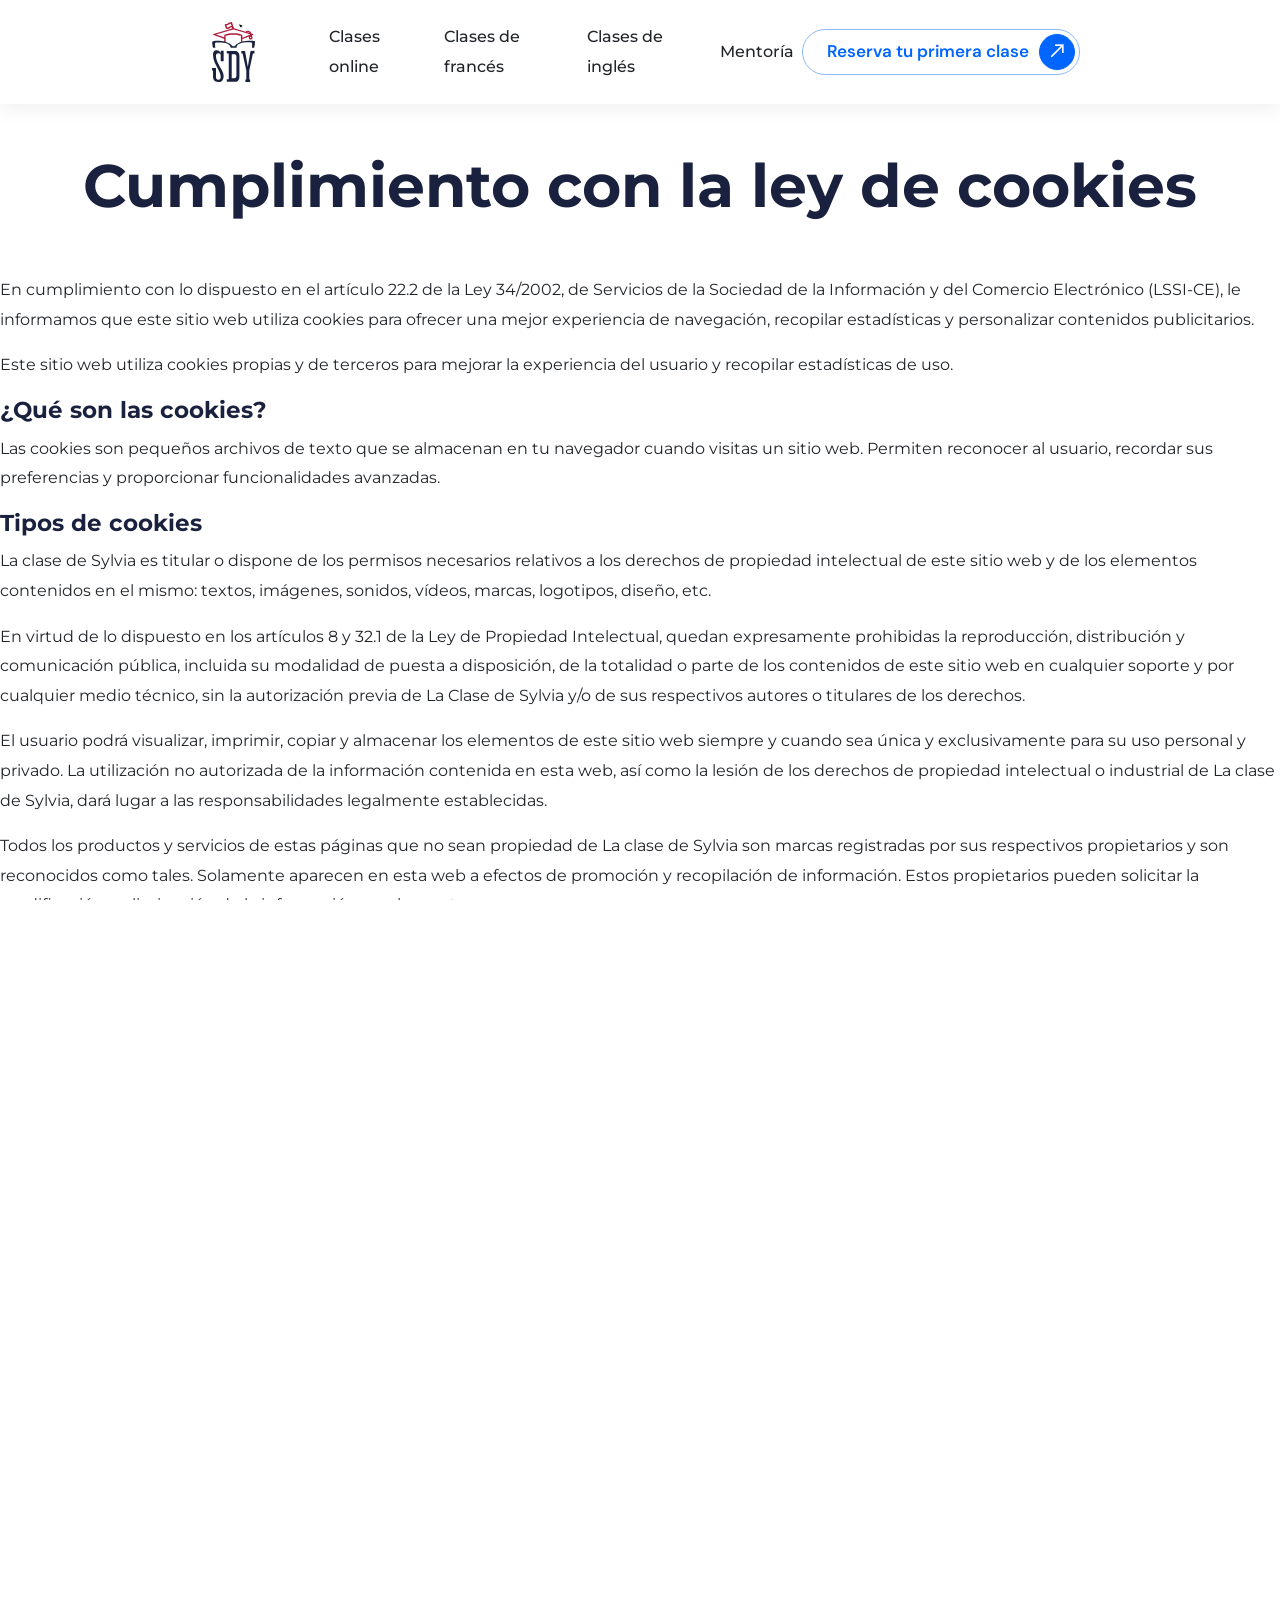
==== commit d05025d7: "fix: Errores de estilo" ====
--- a/cookies.html
+++ b/cookies.html
@@ -91,7 +91,7 @@
       </nav>
     </header>
 
-    <main class="container">
+    <main class="container" id="cookie-page">
       <h2>Cumplimiento con la ley de cookies</h2>
       <p>En cumplimiento con lo dispuesto en el artículo 22.2 de la Ley 34/2002, de Servicios de
       la Sociedad de la Información y del Comercio Electrónico (LSSI-CE), le informamos que
@@ -211,10 +211,10 @@
         <div class="col-12 text-center"><img src="assets/images/lcds_logo.png"></div>
       </div>
       <div class="row footer-row">
-        <div class="col-12 col-md-3">Sylvia Duran Yates</div>
+        <div class="col-12 col-md-3">Sylvia Durán Yates</div>
         <div class="col-12 col-md-3">Clases online de idiomas</div>
-        <div class="col-12 col-md-3"><a href="cookies.html">Politica de cookies</a></div>
-        <div class="col-12 col-md-3"><a href="privacy.html">Politica de privacidad</a></div>
+        <div class="col-12 col-md-3"><a href="cookies.html">Política de cookies</a></div>
+        <div class="col-12 col-md-3"><a href="privacy.html">Política de privacidad</a></div>
       </div>
       <div class="row" style="text-align: center;">
         <div class="col-12">
--- a/assets/css/styles.css
+++ b/assets/css/styles.css
@@ -103,6 +103,22 @@
   color: inherit;
   font-weight: 500;
 }
+/* -------------------------- Marcar el item activo en el menú --------------------------------------*/
+
+.navbar-custom .nav-link.active{
+  font-weight: 700;
+}
+
+.navbar-custom .nav-link{
+  transition: color 0.18s ease, font-weight 0.18s ease, transform 0.12s ease;
+  will-change: font-weight, transform;
+}
+
+.navbar-custom .nav-link.active{
+  transform: scale(1.02);
+}
+
+/*---------- */
 
 .navbar-custom .nav-right{
   display: flex;
@@ -142,7 +158,7 @@
   line-height: 100% ;
   letter-spacing: 0% ;
 }
-
+.section-title{margin-bottom: 3rem;}
 /*content: '🡥';*/
 
 /* .contact-btn::before {
@@ -292,7 +308,8 @@
   color: #252432;
   display: block;
   margin-top: 1rem;
-  max-height: 280px;  
+  max-height: 280px;
+  padding-bottom: 1rem;  
 }
 
 .service-box-subtext{
@@ -808,6 +825,11 @@
 .btn-rechazar:hover { background-color: #da190b; }
 
 /*FINAL DLE BANNER DE LAS COOKIES*/
+#cookie-page h2{padding-bottom: 3rem;}
+#cookie-page h3{
+  font-size: 23px;
+  margin-bottom: 1.5;
+}
 
 /* =======================
    Media queries - Inicio
@@ -824,6 +846,7 @@
   .navbar-custom{padding-left: 10px;padding-right: 10px;}
   .site-navbar { /*padding-left: 12px !important;*/ padding-right: 12px !important; }
   p{padding-left: 2.1rem; padding-right: 2.1rem;}
+  .pr-50{padding-right: 0px;}
   .navbar-toggler{border: none;}
   .nav-logo{margin-left: 1.7rem;}
   .sp-150, .sp-100{display: none;}
@@ -897,11 +920,13 @@
     margin-left: 10px;
     width: 90%;
     margin-left: 20px;
-    border-radius: 20px;
+    border-radius: 30px;
   }
   .description-img-mobile{display: block; margin-bottom: 1rem; margin-left: 0px; /*margin-right: 20px;*/}
+  .description-img-mobile p{text-align: left;}
   .certificate-important{margin-left: 2.1rem;}
   .title-img-mobile{
+    text-align: center;
     font-weight: 700;
     font-style: bold;
     font-size: 20px;
@@ -985,6 +1010,7 @@
     display: flex;
     justify-content: center;
     padding: 1rem;
+    margin-top: 1rem;
   }
   .contact-btn{margin-left: 3.1rem; margin-top: 2rem;}
   #hero-features-block div{
@@ -1062,6 +1088,7 @@
   font-size: 14px;         /* Reduce ligeramente el tamaño del texto */
   margin: 0;
   line-height: 1.4;
+  text-align: justify;
 }
 
 .cookie-buttons {
@@ -1072,11 +1099,12 @@
 
 .btn-aceptar, 
 .btn-rechazar {
-  width: 100%;             /* Los botones ocupan el 100% del ancho disponible */
+  width: 85%;             /* Los botones ocupan el 100% del ancho disponible */
+  margin-left: 9%;
   padding: 12px 0;         /* Incrementa el área táctil del botón */
   font-size: 15px;         /* Texto ligeramente más grande para mayor legibilidad */
 }
-
+#cookie-page h2,h3,h4{padding-left: 2.1rem;}
 
 }
 
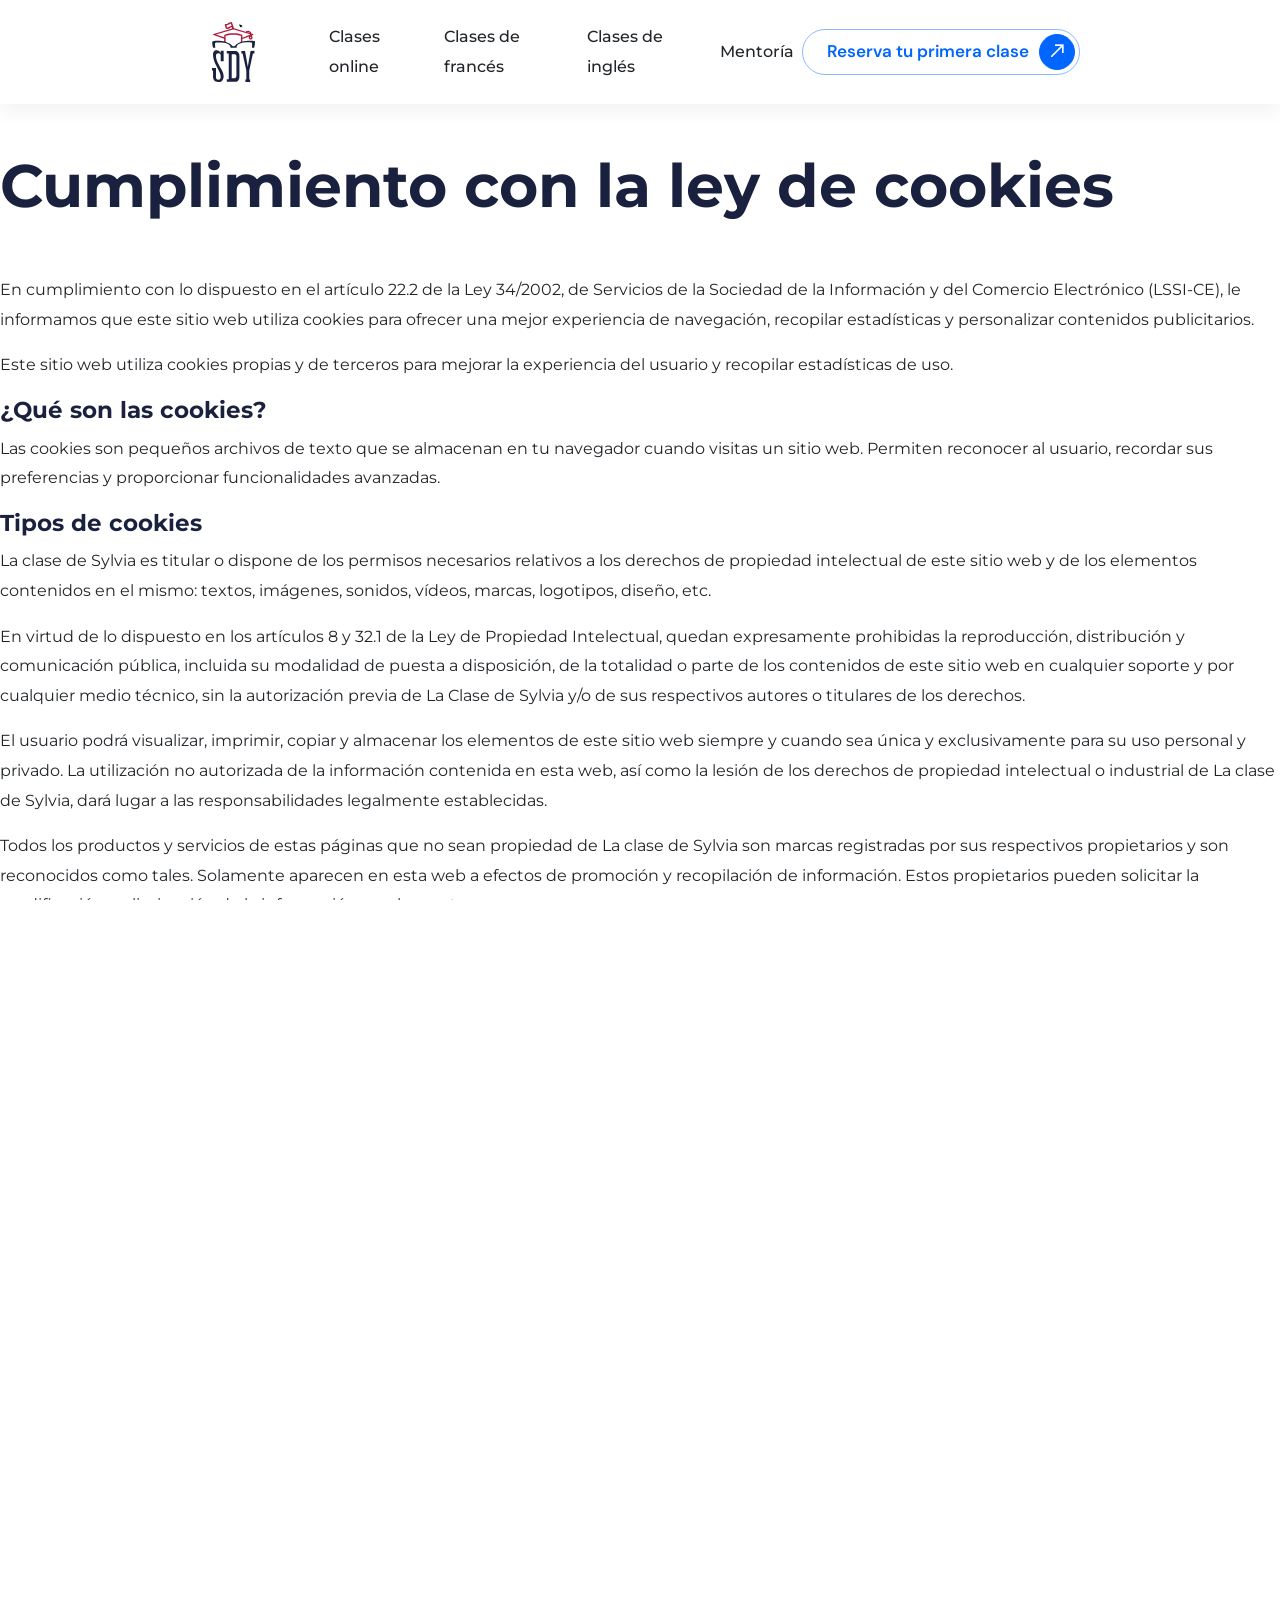
==== commit c96ca8a5: "fix: formato de las imagenes y errores esteticos" ====
--- a/cookies.html
+++ b/cookies.html
@@ -206,12 +206,12 @@
       analizar tendencias y patrones de uso y no permiten identificar personalmente a los
       usuarios.</p>
     </main>
-    <footer class="container" data-aos="fade-up">
+    <footer class="container">
       <div class="row">
-        <div class="col-12 text-center"><img src="assets/images/lcds_logo.png"></div>
+        <div class="col-12 text-center"><img src="assets/images/lcds_logo.png" alt="Logo La clase de Sylvia" loading="lazy"></div>
       </div>
       <div class="row footer-row">
-        <div class="col-12 col-md-3">Sylvia Durán Yates</div>
+        <div class="col-12 col-md-3" id="footer-sylvia-name">Sylvia Durán Yates</div>
         <div class="col-12 col-md-3">Clases online de idiomas</div>
         <div class="col-12 col-md-3"><a href="cookies.html">Política de cookies</a></div>
         <div class="col-12 col-md-3"><a href="privacy.html">Política de privacidad</a></div>
@@ -221,9 +221,16 @@
           <p class="footer-p">El idioma es solo el comienzo, el cambio es para siempre. Aprender una nueva lengua transforma tu forma de pensar y 
                                te abre puertas. Comunica con confianza y conecta con el mundo sin límites.</p></div>
       </div>
-      <div class="row">
+      <div class="row" id="linkedin-footer">
         <div class="col-12" style="text-align: center; margin-top: 2rem;">
-          <p>TAMBIÉN PUEDES VER MI TRABAJO Y CONTENIDO EN <a href="https://www.linkedin.com/in/sylvia-duran-yates-b2517213b/?locale=es"><img src="assets/images/linkedin.svg" class="social-icon"></a> </p>
+          <p>TAMBIÉN PUEDES VER MI TRABAJO Y CONTENIDO EN <a href="https://www.linkedin.com/in/sylvia-duran-yates-b2517213b/?locale=es"><img src="assets/images/linkedin.svg" class="social-icon" alt="LinkedIn" loading="lazy"></a> </p>
+        </div>
+      </div>
+      <div class="row" id="linkedin-footer-mobile">
+        <div class="col-12" style="text-align: center;">
+          <!-- <a href="#"><img src="assets/images/twitter.svg" class="social-icon" alt="Twitter" loading="lazy"></a> -->
+          <a href="#"><img src="assets/images/linkedin.svg" class="social-icon" alt="LinkedIn" loading="lazy"></a>
+          <!-- <a href="#"><img src="assets/images/instagram.svg" class="social-icon" alt="Instagram" loading="lazy"></a> -->
         </div>
       </div>
     </footer>
--- a/assets/css/styles.css
+++ b/assets/css/styles.css
@@ -107,6 +107,7 @@
 
 .navbar-custom .nav-link.active{
   font-weight: 700;
+  color: #0066FF;
 }
 
 .navbar-custom .nav-link{
@@ -296,7 +297,9 @@
   padding-left: 20px;
   padding-right: 20px;
   padding-bottom: 20px;
-  min-height: 280px;
+  /*min-height: 280px;*/
+  min-height: 300px;
+
 }
 
 .discovery-box span{
@@ -749,7 +752,7 @@
   font-size: 19px;
   margin-bottom: 1rem;
   font-weight: 700;
-  text-transform: uppercase;
+  /*text-transform: uppercase;*/
   line-height: 100%;
 }
 #linkedin-footer-mobile{display: none;}
@@ -825,7 +828,7 @@
 .btn-rechazar:hover { background-color: #da190b; }
 
 /*FINAL DLE BANNER DE LAS COOKIES*/
-#cookie-page h2{padding-bottom: 3rem;}
+#cookie-page h2{padding-bottom: 3rem; text-align: start;}
 #cookie-page h3{
   font-size: 23px;
   margin-bottom: 1.5;
@@ -926,7 +929,8 @@
   .description-img-mobile p{text-align: left;}
   .certificate-important{margin-left: 2.1rem;}
   .title-img-mobile{
-    text-align: center;
+    /* text-align: center; */
+    text-align: start;
     font-weight: 700;
     font-style: bold;
     font-size: 20px;
@@ -1010,7 +1014,7 @@
     display: flex;
     justify-content: center;
     padding: 1rem;
-    margin-top: 1rem;
+    margin-top: 2rem;
   }
   .contact-btn{margin-left: 3.1rem; margin-top: 2rem;}
   #hero-features-block div{
@@ -1058,8 +1062,9 @@
   #footer-sylvia-name{
     font-size: 19px;
     margin-bottom: 1rem;
+    margin-top: 1rem;
     font-weight: 700;
-    text-transform: uppercase;
+    /*text-transform: uppercase;*/
     line-height: 100%;
   }
   footer a{text-decoration: none;}
@@ -1104,7 +1109,7 @@
   padding: 12px 0;         /* Incrementa el área táctil del botón */
   font-size: 15px;         /* Texto ligeramente más grande para mayor legibilidad */
 }
-#cookie-page h2,h3,h4{padding-left: 2.1rem;}
+#cookie-page h2,h3,h4{padding-left: 2.1rem; text-align: start;}
 
 }
 
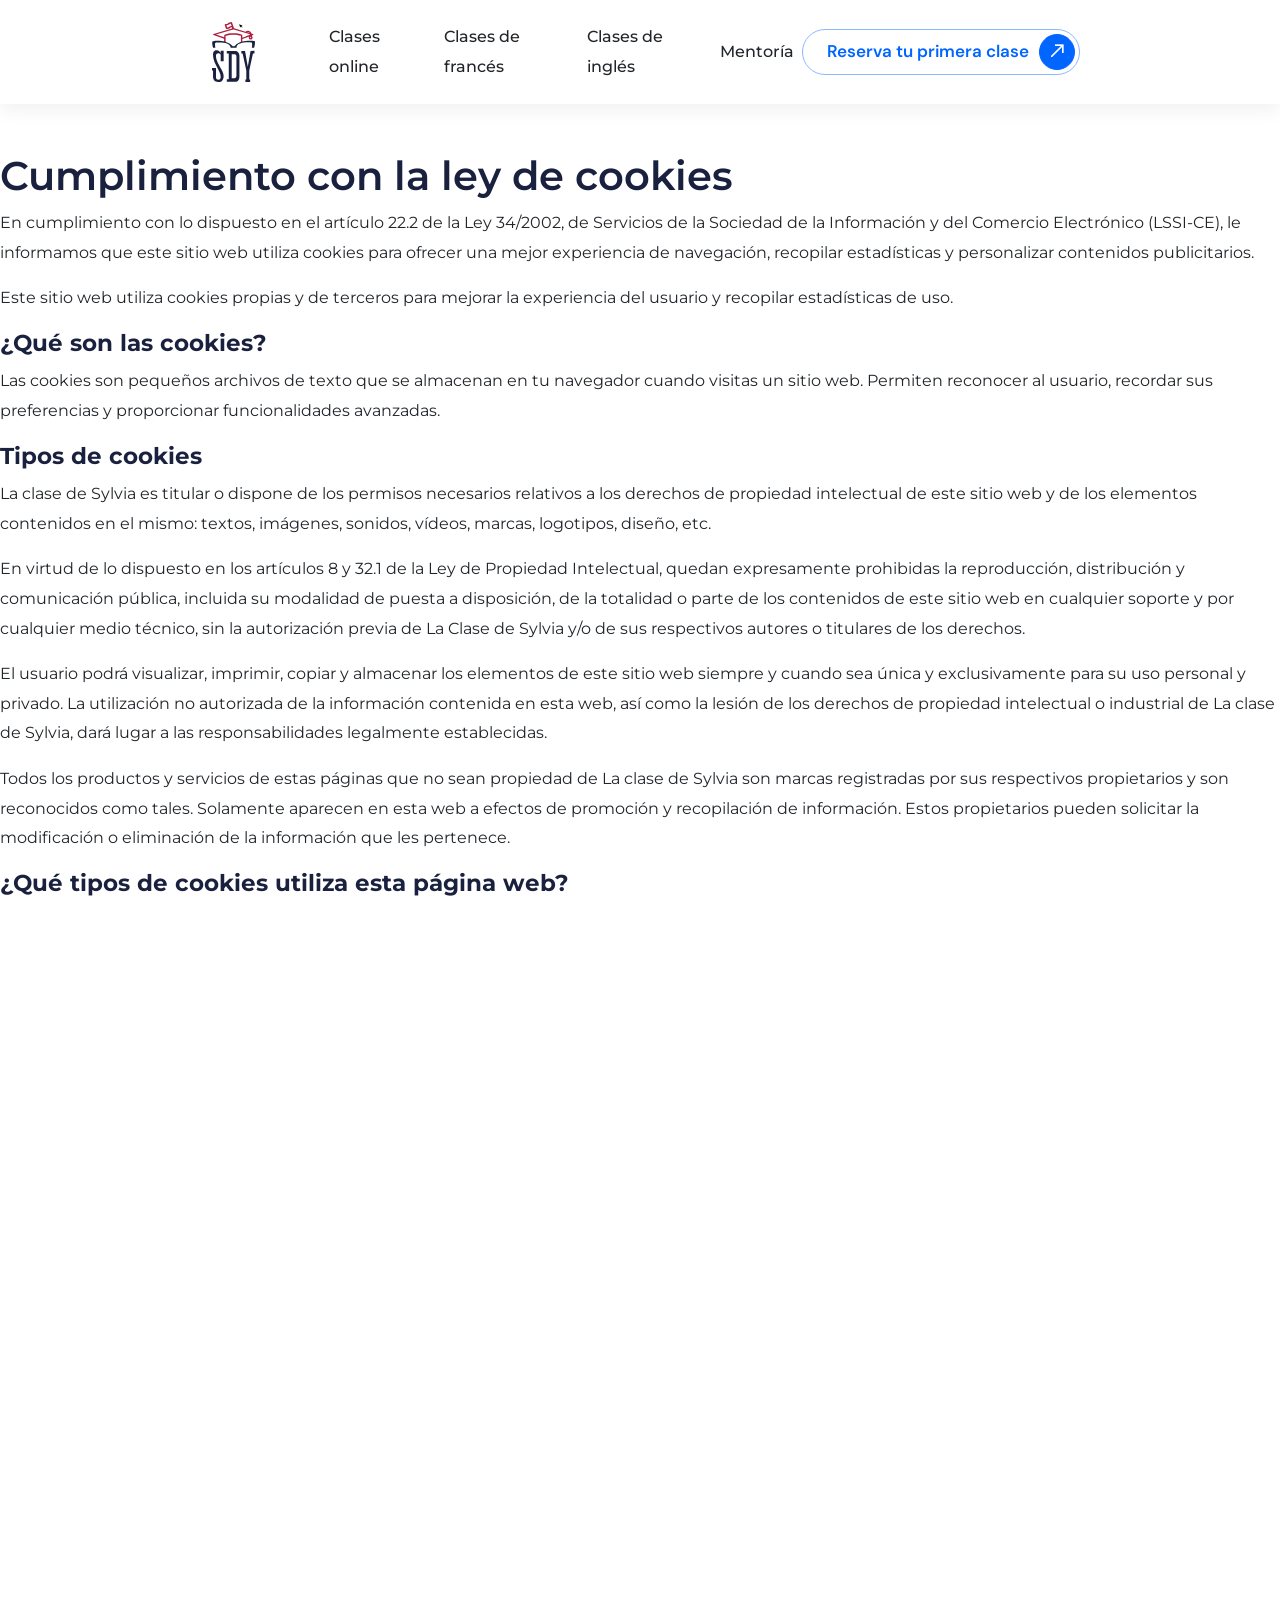
==== commit 4e1b426a: "feat: confirmación de envio del formulario" ====
--- a/cookies.html
+++ b/cookies.html
@@ -92,7 +92,7 @@
     </header>
 
     <main class="container" id="cookie-page">
-      <h2>Cumplimiento con la ley de cookies</h2>
+      <h1>Cumplimiento con la ley de cookies</h1>
       <p>En cumplimiento con lo dispuesto en el artículo 22.2 de la Ley 34/2002, de Servicios de
       la Sociedad de la Información y del Comercio Electrónico (LSSI-CE), le informamos que
       este sitio web utiliza cookies para ofrecer una mejor experiencia de navegación,
--- a/assets/css/styles.css
+++ b/assets/css/styles.css
@@ -293,9 +293,11 @@
   margin-top: 3.5rem;
   margin-right: 20px;
   margin-left: 20px;
-  padding-top: 20px;
+  /* padding-top: 20px; */
+  padding-top: 40px;
   padding-left: 20px;
-  padding-right: 20px;
+  /* padding-right: 20px; */
+  padding-right: 30px;
   padding-bottom: 20px;
   /*min-height: 280px;*/
   min-height: 300px;
@@ -747,7 +749,7 @@
 
 .footer-row{ text-align: center; width: 50%; margin-left: 24.5%; margin-top: 2rem; margin-bottom: 2rem; }
 .footer-p{ padding-right: 24%; padding-left: 24%; /*margin-top: 2rem;*/ font-size: 14px; font-weight: 400; }
-footer a{text-decoration: none;}
+/*footer a{text-decoration: none;}*/
 #footer-sylvia-name{
   font-size: 19px;
   margin-bottom: 1rem;
@@ -832,6 +834,44 @@
 #cookie-page h3{
   font-size: 23px;
   margin-bottom: 1.5;
+}
+
+/* ======================= Email enviado con exito  ======================= */
+
+.successful-box{
+  width: 50%;
+  min-height: 450px;
+  margin-left: auto;
+  margin-right: auto;
+  text-align: center;
+  margin-top: 10%;
+}
+.thanks-text{
+  font-weight: 700;
+  font-size: 40px;
+  letter-spacing: -2%;
+  line-height: 112.00000000000001%;
+  margin-top: 3rem;
+  color: #1A213E;
+}
+.thanks-subtext{
+  font-weight: 400;
+  font-size: 40px;
+  letter-spacing: -2%;
+  line-height: 112.00000000000001%;
+  width: 60%;
+  margin-left: auto;
+  margin-right: auto;
+  margin-top: 3rem;
+}
+
+.return-link{
+  font-weight: 700;
+  font-size: 16px;
+  line-height: 150%;
+  letter-spacing: 0%;
+  color: #0066FF;
+  text-decoration: none;
 }
 
 /* =======================
@@ -945,6 +985,8 @@
     margin-right: 2.1rem;
   }
   .custom-img-item{ filter: none; margin-left: 20px !important; width: 90%;}
+  #last-custom-item{margin-top: 2rem;}
+  #medium-custom-item{margin-top: 2rem;}
   #clases-online{margin-left: -13px; min-width: 100vw; overflow-x: hidden;}
   #clases-frances ul{
     margin-right: 2.1rem;
@@ -1016,7 +1058,7 @@
     padding: 1rem;
     margin-top: 2rem;
   }
-  .contact-btn{margin-left: 3.1rem; margin-top: 2rem;}
+  .contact-btn{/*margin-left: 3.1rem;*/ margin-top: 2rem;}
   #hero-features-block div{
     border: none; 
     text-align: start; 
@@ -1031,8 +1073,10 @@
     width: 100%;
     max-width: 520px;
     margin: 0 auto;
-    padding-right: 20px;
-    padding-left: 20px;
+    padding-right: 30px;
+    padding-left: 30px;
+    /* padding-right: 20px;
+    padding-left: 20px; */
   }
 
   .contact-form .row {
@@ -1067,7 +1111,16 @@
     /*text-transform: uppercase;*/
     line-height: 100%;
   }
-  footer a{text-decoration: none;}
+  footer a{
+    /* text-decoration: none; */
+    font-family: Roboto;
+    font-weight: 400;
+    font-size: 14px;
+    line-height: 100%;
+    letter-spacing: 0%;
+    margin-bottom: 1rem;
+  }
+  .footer-item{margin-bottom: 1rem;}
   #linkedin-footer{display: none;}
   #linkedin-footer-mobile{display: block;}
   /* .contact-form .btn {} */
@@ -1111,6 +1164,18 @@
 }
 #cookie-page h2,h3,h4{padding-left: 2.1rem; text-align: start;}
 
+/* ======================= Email enviado con exito  ======================= */
+
+.successful-box{
+  width: 90%;
+  min-height: 450px;  
+  text-align: center;
+  margin-top: 3rem;
+}
+.thanks-text{font-size: 30px;}
+.thanks-subtext{font-size: 20px;}
+.return-link{margin-left: 2rem;}
+
 }
 
 @media (max-width: 480px) {
